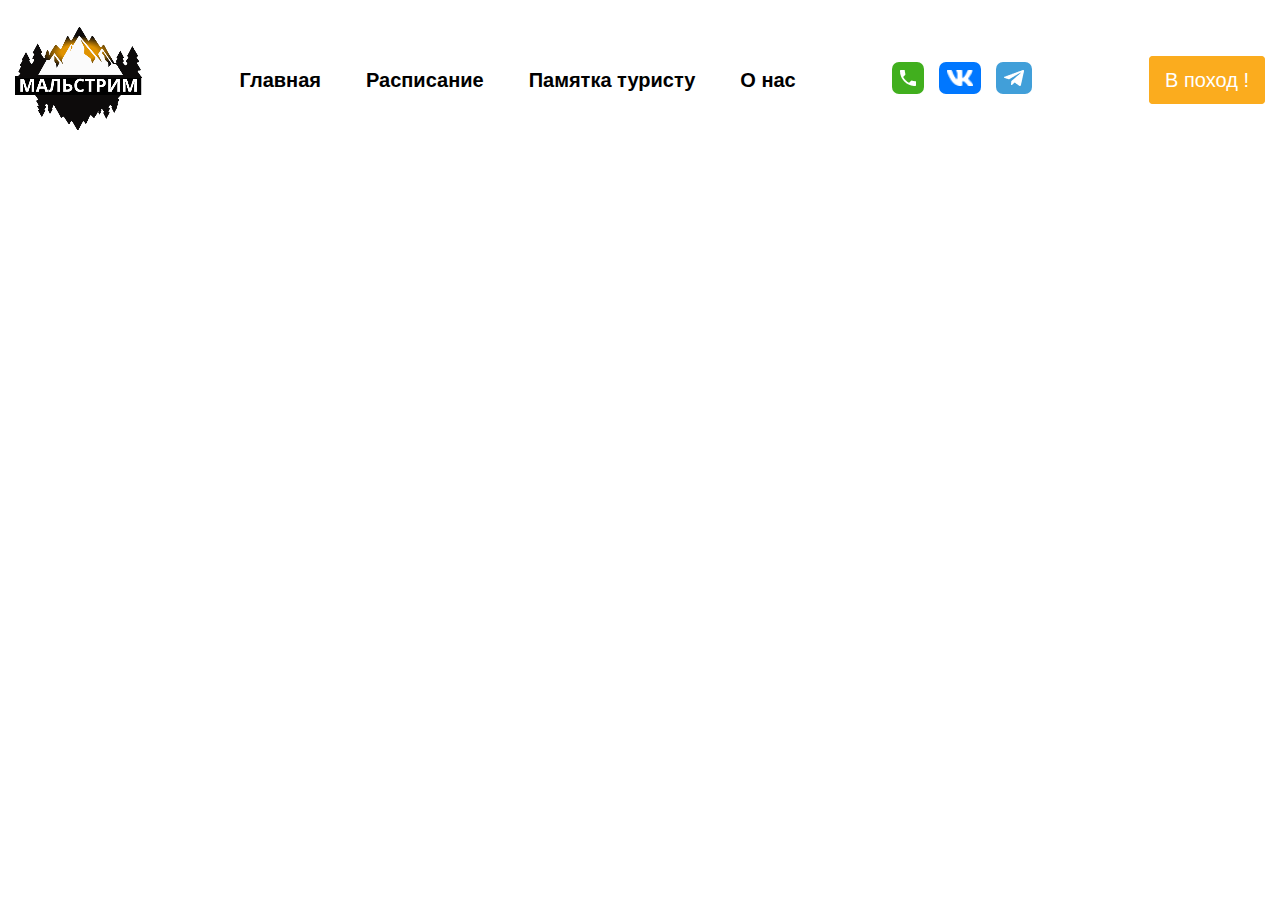
==== about.html @ 2e8ce88b "header" ====
<!DOCTYPE html>
<html lang="en">
  <head>
    <meta charset="UTF-8" />
    <meta http-equiv="X-UA-Compatible" content="IE=edge" />
    <meta name="viewport" content="width=device-width, initial-scale=1.0" />
    <title>МАЛЬСТРИМ</title>
    <script defer src="main.js"></script>
    <link rel="stylesheet" href="main.css" />
    <link rel="stylesheet" href="about.css" />
    <link
      href="https://fonts.cdnfonts.com/css/euclid-circular-a"
      rel="stylesheet"
    />
    <link
      href="https://fonts.cdnfonts.com/css/helveticaneuecyr-2"
      rel="stylesheet"
    />
  </head>
  <body>
    <header class="header_about">
      <div class="container">
        <div class="header_burger">
          <div class="burger">
            <span></span>
          </div>
        </div>
        <div class="header_block">
          <a href="index.html"><img src="img/logo.png" alt="logo" /></a>
          <nav class="nav">
            <ul>
              <li><a href="index.html">Главная</a></li>
              <li><a href="schedule.html">Расписание</a></li>
              <li><a href="reminder.html">Памятка туристу</a></li>
              <li><a href="about.html">О нас</a></li>
            </ul>
          </nav>
          <div class="menu">
            <img
              class="menu_img"
              src="img/+.png"
              onclick="menu_img_close()"
              alt=""
            />
            <ul>
              <li class="menu_link"><a href="index.html">Главная</a></li>
              <li class="menu_link"><a href="schedule.html">Расписание</a></li>
              <li class="menu_link">
                <a href="reminder.html">Памятка туристу</a>
              </li>
              <li class="menu_link"><a href="about.html">О нас</a></li>
            </ul>
            <button class="menu_btn" type="submit" onclick="show()">
              Заявка
            </button>
            <div class="menu_tel">
              <img src="img/tube  white.png" alt="telephone" />
              <p>+7(978) 798-58-72</p>
            </div>
            <div class="menu_tel">
              <img src="img/tube  white.png" alt="telephone" />
              <p>+7(978) 798-58-72</p>
            </div>
            <div class="menu_icon">
              <img src="img/VK1.png" alt="vk" />
              <img src="img/TЛ.png" alt="telegram" />
            </div>
          </div>
          <div class="header_icon">
            <a href=""
              ><img
                class="header_icon_telephone"
                src="img/tube  white.png"
                alt="telephone"
            /></a>
            <a href=""
              ><img class="header_icon_vk" src="img/VK white.png" alt="vk"
            /></a>
            <a href=""
              ><img
                class="header_icon_telegram"
                src="img/Telegramwhite.png"
                alt="telegram"
            /></a>
          </div>
          <div class="header_link">
            <a href="#" onclick="show()">В поход !</a>
          </div>
        </div>
        <div class="modal_form_active modal_close">
          <div class="modal_window_window">
          <div class="modal_window">
            <div class="modal_img_1" >
              <img src="img/модальное окно.png" alt="">
              <div class="modal_form_p">
                <p>Отдыхай правильно</p>
              </div>
            </div>
            <div class="modal_img_2">
              <img src="img/+.png" onclick="show()"alt="">
            </div>
          <div class="modal_form">
            <form action="">
              <p class="modal_form_text">Отправьте заявку и мы перезвоним Вам в ближайшее время и поможем подобрать поход</p>
              <div class="modal_application">
                <img src="img/туристМод.png" alt="турист">
                <div class="modal_application_label">
                <p><label for="">Ваше имя:</label></p>
                <input class="modal_application_input" type="text" name="name">
              </div>
              </div>
              <div class="modal_application">
                <img src="img/телефон.png" alt="телефон">
                <div class="modal_application_label">
                <p><label for="">Телефон:</label></p>
                <input class="modal_application_input" type="text" name="name">
              </div>
              </div>
              <div class="modal_application_checkbox">
              <input type="checkbox" class="modal_application_input_checkbox">
              <p> Я согласен с <span>условиями передачи информации</span></p>
            </div>
              <button class="modal_form_btn" type="submit">Отправить</button>
            </form>
          </div>
        </div>
        </div>
    </div>
      </div>
    </header>
  </body>
</html>
---- main.css ----
* {
    margin: 0;
    padding: 0;
    box-sizing: border-box;
}

.container {
    max-width: 1290px;
    margin: 0 auto;
    padding: 0 15px;
}
body {
    font-family: "Euclid Circular A", sans-serif;
}
h2 {
    text-align: center;
    font-size: 48px;
    line-height: 61px;
    font-weight: 700;
    color: #000000;
    padding-top: 100px;
}

.header_schedule,
.header_reminder,
.header_about {
    padding-top: 25px;
}
.header {
    position: relative;
    width: 100%;
    background-image: url("img/Фон.png");
    background-repeat: no-repeat;
    background-size: cover;
    background-position: center;
    padding-top: 25px;
    padding-bottom: 200px;
}
svg{
    position: absolute;
    bottom: 0;
}
.header_block {
    display: flex;
    flex-wrap: wrap;
    align-items: center;
}

.nav {
    margin-left: 212px;
    margin-right: 83px;
}
.nav ul {
    display: flex;
    flex-wrap: wrap;
    gap: 45px;
}
.nav a {
    text-decoration: none;
    font-size: 20px;
    line-height: 25px;
    font-weight: 700;
    color: #ffffff;
}
.nav a:hover {
    color: #132c33;
}
.nav a:active {
    color: #132c33;
}
.nav li {
    list-style: none;
}
.menu > img {
    padding-top: 40px;
    padding-bottom: 54px;
}
.menu {
    text-align: end;
    width: 80%;
    height: auto;
    background-color: rgba(19, 44, 51, 1);
    opacity: 1;
    padding-top: 50px;
    padding-right: 30px;
    position: fixed;
    right: -3000px;
    transition: 1s;
    z-index: 5;
}

.menu li {
    text-align: end;
    list-style: none;
    text-decoration: none;
    margin-bottom: 30px;
}
.menu_btn {
    font-size: 20px;
    line-height: 25px;
    font-weight: 500;
    color: #ffffff;
    border: 1px solid #fbac1e;
    background-color: #fbac1e;
    padding: 11px 30px 11px 30px;
    border-radius: 7px;
    margin-top: 50px;
    margin-bottom: 91px;
}
.menu_btn:hover {
    background-color: #ffca3c;
}
.menu_btn:active {
    background-color: #e79814;
}
.menu_link > a {
    text-decoration: none;
    font-size: 20px;
    line-height: 25px;
    font-weight: 500;
    color: #ffffff;
}
.menu.animate {
    top: 0px;
    right: 0;
}
.menu_tel {
    display: flex;
    justify-content: end;
    align-items: center;
    margin-bottom: 15px;
}
.menu_tel > img {
    margin-right: 15px;
    color: #ffffff;
}
.menu_tel > p {
    font-size: 18px;
    line-height: 21px;
    font-weight: 300;
    color: #ffffff;
}
.menu_icon > img {
    margin-left: 23px;
    margin-bottom: 85px;
    padding: 8px;
    background-color: #ffffff;
    border-radius: 7px;
}

.header_icon {
    display: flex;
    gap: 15px;
}
.header_icon_telephone,
.header_icon_telegram,
.header_icon_vk {
    padding: 8px;
    background-color: #ffffff;
    border-radius: 7px;
    height: 32px;
}
.header_icon_telegram:hover,
.header_icon_vk:hover {
    background-color: #ffca3c;
}
.header_icon_telephone:active,
.header_icon_telegram:active,
.header_icon_vk:active {
    background-color: #e79814;
}
.header_link > a {
    text-decoration: none;
    font-size: 20px;
    line-height: 25px;
    font-weight: 500;
    color: #ffffff;
    padding: 12px 15px;
    border: 1px solid #fbac1e;
    background-color: #fbac1e;
    border-radius: 4px;
    margin-left: 21px;
}
.header_link > a:hover {
    background-color: #ffca3c;
    border: 1px solid #ffca3c;
}
.header_link > a:active {
    background-color: #e79814;
    border: 1px solid #e79814;
}
.header_info_box {
    width: 100%;
    display: flex;
}
.header_box_title h1 {
    text-align: center;
    font-size: 62px;
    line-height: 78px;
    font-weight: 700;
    color: #ffffff;
}
.header_box {
    /* display: flex; */
    width: 45%;
    padding-top: 220px;
    padding-bottom: 45px;
}
.header_block_description {
    display: flex;
}
.header_block_img {
    width: 174px;
    gap: 15px;
    text-align: center;
}
.header_block_description p {
    color: #ffffff;
    font-size: 20px;
    line-height: 25px;
    font-weight: 500;
}
.header_box_link a {
    text-decoration: none;
    font-size: 20px;
    line-height: 25px;
    font-weight: 500;
    color: #ffffff;
    border: 4px solid #fbac1e;
    border-radius: 7px;
    padding: 10px 14px;
}
.header_box_link a:hover {
    border: 4px solid #ffca3c;
}
.header_box_link a:active {
    border: 4px solid #e79814;
}
.header_box_link {
    display: flex;
    align-items: center;
    padding-top: 51px;
    justify-content: center;
}

/* Модальное  */

.modal_close{
    display: none;
}
.modal_form_active::before{
    content: "";
    background-color: rgba(0,0,0,0.6);
    position: fixed;
	left: 0;
	top: 0;
	width: 100%;
	height: 100%;
    z-index: 5;
}
.modal_window{
    position: relative;
    text-align: end;
    z-index: 6;
}
.modal_img_1{
    position: absolute;
    width: 100%;
}
.modal_img_2{
    position: absolute;
    right: 35px;
    top: 50px;
}
.modal_form_p{
    position: absolute;
    font-size: 28px;
    line-height: 35px;
    font-weight: 400;
    color: #ffffff;
    bottom: 117px;
    right: 80px;
    padding-bottom: 14px;
    border-bottom: 2px solid #ffffff;
    width: 440px;
}
.modal_form{
    position: absolute;
    max-width: 510px;
    padding: 14px 14px 40px 50px;
    margin-top: 90px;
    background-color: #ffffff;
    border-radius: 15px;
    text-align: start;
}
.modal_form_p{
    font-size: 28px;
    line-height: 35px;
    font-weight: 400;
    color: #ffffff;
    bottom: 117px;
    right: 80px;
    padding-bottom: 14px;
    border-bottom: 2px solid #ffffff;
    width: 440px;
}
.modal_form_application {
    font-size: 18px;
    line-height: 23px;
    font-weight: 300;
    color: #000000;
    padding-bottom: 25px;
}
.modal_application {
    display: flex;
    align-items: end;
    font-size: 20px;
    line-height: 22px;
    font-weight: 500;
    color: #000000;
    padding-top: 15px;
}
.modal_application img{
    height: 36px;
    margin-right: 20px;
}
.modal_application_label p{
    padding-left: 30px;
}
.modal_application_input {
    border: none;
    border-bottom: 1px solid #000000;
    background: none;
    max-width: 300px;
    font-size: 20px;
}
.modal_application_checkbox{
    display: flex;
    margin-top: 26px;
}
.modal_application_input_checkbox{
    margin-right: 10px;
    width: 20px;
    height: 20px;
}
.modal_application_checkbox>p{
    font-size: 16px;
    line-height: 20px;
    font-weight: 300;
    color: rgba(170, 170, 170, 1);
}
.modal_application_checkbox>p>span{
    color: rgba(251, 172, 30, 1);
}
.modal_form_btn {
    font-size: 20px;
    line-height: 25px;
    font-weight: 500;
    color: #ffffff;
    padding: 11px 42px 11px 42px;
    border: none;
    background-color: #fbac1e;
    border-radius: 7px;
    display: block;
    margin: 30px auto 0;
}


/* hiking */
.swiper-slide img{
    display: none;
}
.hiking_advantages {
    background-image: url(img/sect-benefits.jpg);
    background-repeat: no-repeat;
    background-size: cover;
}
.hiking_block {
    width: 100%;
    display: flex;
    flex-wrap: wrap;
    justify-content: space-between;
    align-items: center;
    padding-top: 40px;
    padding-bottom: 111px;
}
.hiking_img {
    text-align: center;
}
.hiking_img:last-child {
    padding-right: 0;
    border: 0;
}
.hiking_point {
    width: 20px;
    height: 20px;
    border: 1px solid #fbac1e;
    background-color: #fbac1e;
    border-radius: 50%;
    align-items: center;
}
.hiking_img > img {
    padding-bottom: 20px;
}

/* advantages */

.advantages_block {
    display: flex;
    justify-content: center;
    padding-top: 45px;
    padding-bottom: 128px;
    gap: 48px;
}
.advantages_img {
    max-width: 170px;
    text-align: center;
}
.advantages_img_none{
    max-width: 170px;
    text-align: center;
}






@media (max-width: 1300px) {

    .header_block{
        justify-content: space-between;
    }
    .nav{
        margin: 0;
    }
    .hiking_block {
        justify-content: center;
    }
    .header_block_description{
        justify-content: center;
        padding-top: 51px;
        padding-bottom: 56px;
    }
    .header_box{
        width: 60%;
        display: block;
        padding-top: 96px;
    }
    .header_box_link{
        justify-content: center;
    }
    .advantages_block{
        flex-wrap: wrap;
    }
    .hiking_block{
        width: 80%;
        margin: 0 auto;
        gap: 30px;
    }
    .hiking_point{
        display: none;
    }
    .modal_img_1 img{
        width: 850px;
        height: 560px;
    }
    .modal_form{
        margin-top: 90px;
    }
}
@media (max-width: 1100px){
    .header_icon {
        display: none;
    }
    .nav,
    .header_link {
        display: none;
    }
    .header_burger{
        display: flex;
        justify-content: end;
    }
    .menu{
        width: 50%;
    }
    .burger {
        top: 72px;
        right: 20px;
        position: relative;
        width: 35px;
        height: 35px;
    }
    .burger span,
    .burger span:before,
    .burger span:after {
        position: absolute;
        width: 100%;
        height: 3px;
        background: #ffffff;
        transition: 0.5s;
    }
    .burger span:before {
        content: "";
        top: -10px;
    }
    .burger span {
        top: 15px;
        right: 1px;
    }
    .burger span:after {
        content: "";
        bottom: -10px;
    }
}
@media (max-width: 855px) {
    .header_box {
        width: 100%;
        display: block;
    }
    .header_block_description {
        width: 100%;
        justify-content: center;
        padding-bottom: 30px;
    }
    .header_block_description p {
        font-size: 16px;
        line-height: 20px;
        font-weight: 500;
    }
    .header_box_link {
        margin: 0;
        justify-content: center;
    }
    .hiking_point {
        display: none;
    }
    .hiking_block {
        gap: 15px;
        padding-bottom: 0;
    }
    .hiking_img p {
        padding-bottom: 15px;
    }
    .header_box {
        padding-top: 50px;
    }

    .modal_img_1 img, .modal_form_p{
        display: none;
    }
    .modal_form{
        position: sticky;
        margin: 0 auto;
    }
    .modal_img_2{
        position: static;
        text-align: end;
        margin-right: 150px;
        margin-bottom: 14px;
    }

    /* .burger span.active:before {
        content: "";
        top: 0px;
        transform: rotate(45deg);
    }
    .burger span.active:after {
        content: "";
        bottom: 0;
        transform: rotate(-45deg);
    } */
    /* .burger span.active {
        background: rgba(255, 255, 255, 0);
    } */
}
@media (max-width: 695px){
    .hiking_block{
        display: none;
    }
    .swiper {
      width: 80%;
      height: 80%;
    }
    .swiper-slide {
      text-align: center;
      font-size: 18px;
      background: rgb(255 255 255 / 0%);
      display: flex;
      justify-content: center;
      align-items: center;
    }
    .swiper-slide img {
      display: block;
      width: 100%;
      height: 100%;
      object-fit: cover;
      gap: 50px;
      padding-top: 33px;
    }
    .advantages_img_none{
        display: none;
    }
    .advantages_block{
        gap: 0;
    }
    .advantages_img {
        max-width: 140px;
        text-align: center;
        padding-bottom: 20px;
    }
}

@media (max-width: 380px) {
    .menu{
        width: 80%;
    }
    h2 {
        font-size: 28px;
        padding-top: 41px;
    }
    .header_box_title>h1{
        text-align: start;
        background-color: none;
    }
    .modal_form{
        width: 330px;
    }
    .modal_img_2{
        margin-right: 35px;
    }
    .modal_application_input{
        width: 220px;
    }
}
---- about.css ----
*{
    margin: 0;
    padding: 0;
    box-sizing: border-box;
}

.container{
    max-width: 1290px;
    margin: 0 auto;
    padding: 0 15px;
}
body{
    font-family: 'Euclid Circular A', sans-serif;
}
h2{
    text-align: center;
    font-size: 48px;
    line-height: 61px;
    font-weight: 700;
    color: #000000;
    padding-top: 100px;
}

.nav a{
    color: #000000;
}
.header_icon_telephone{
    background-color: #41AF1E;
    color: #ffffff;
}
.header_icon_vk{
    background-color: #0077FF;
}
.header_icon_telegram{
    background-color: #419FD9;
}
.header_icon_vk:hover, .header_icon_telegram:hover{
    background-color: #132C33;
}
.header_icon_vk:active, .header_icon_telegram:active{
    background-color: #E79814;
}





@media (max-width: 1100px){
    .burger span,
    .burger span:before,
    .burger span:after{
        background-color: #FBAC1E;
    }
}
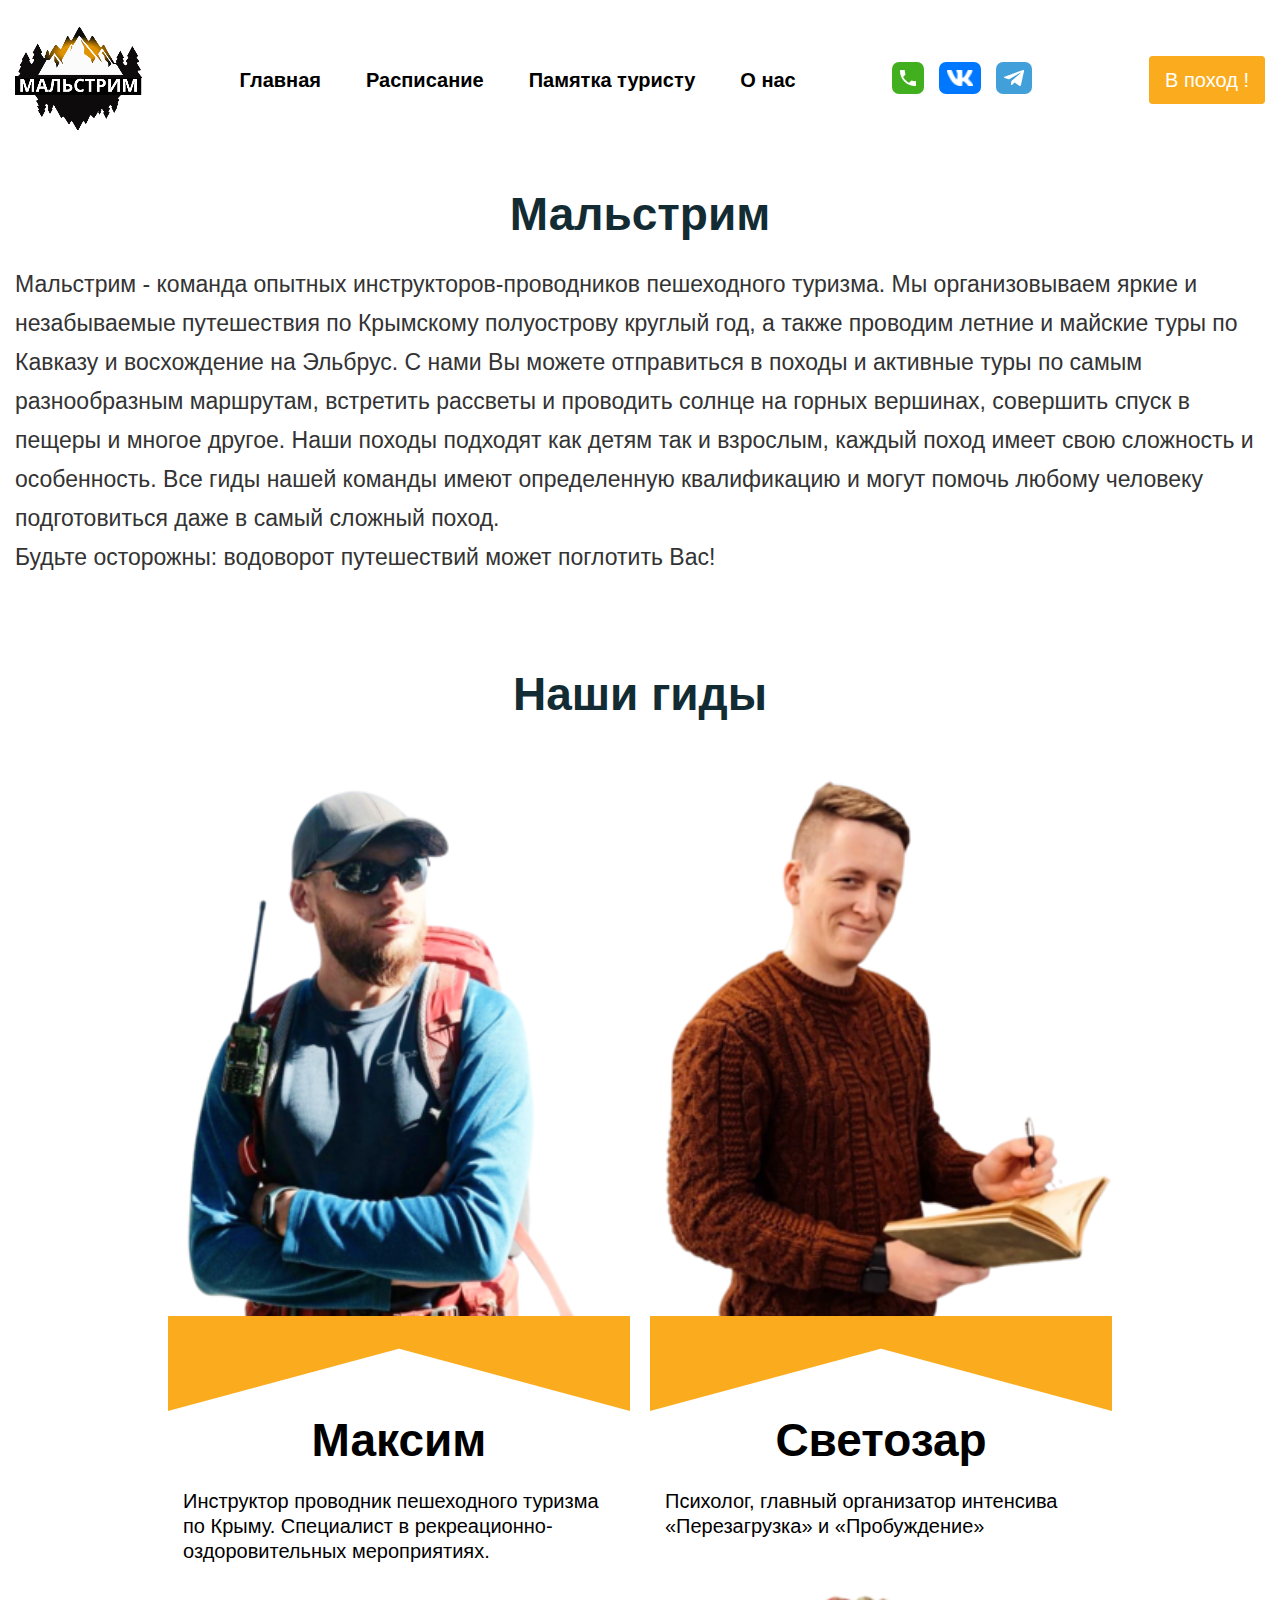
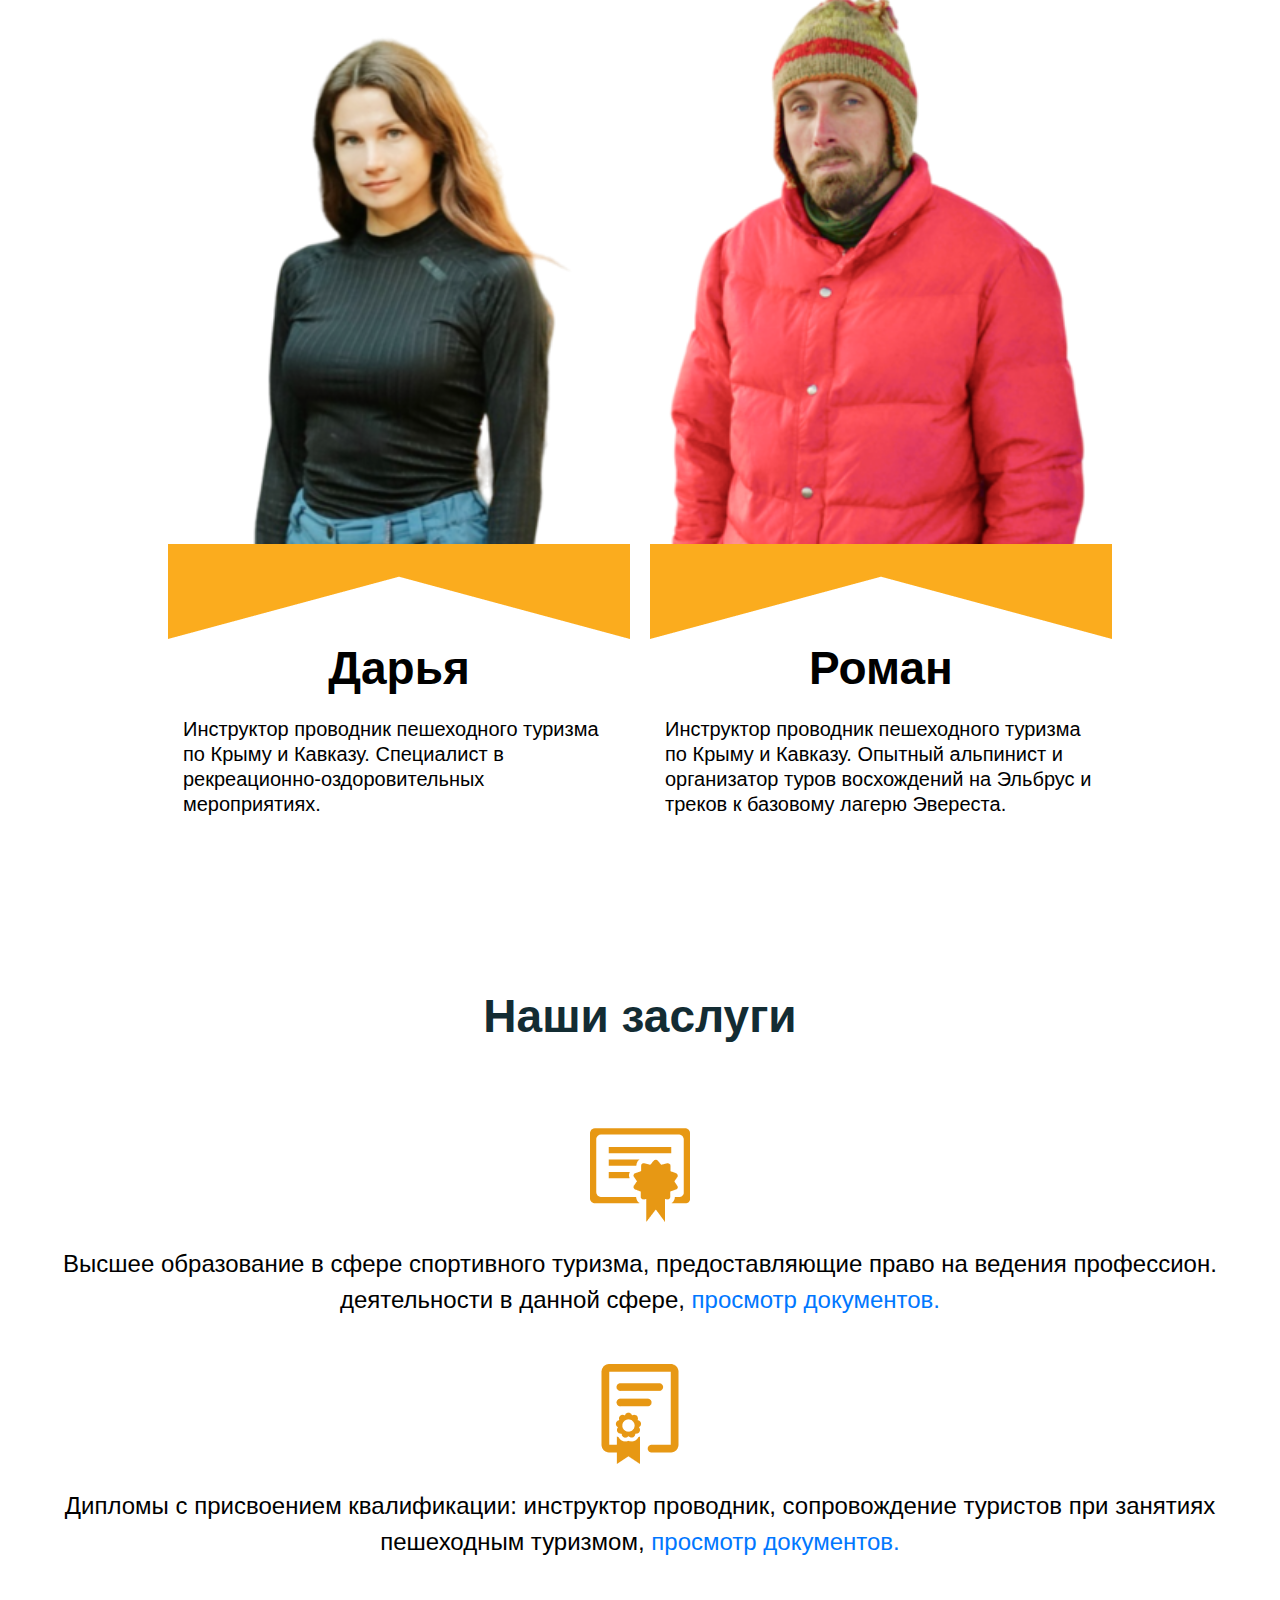
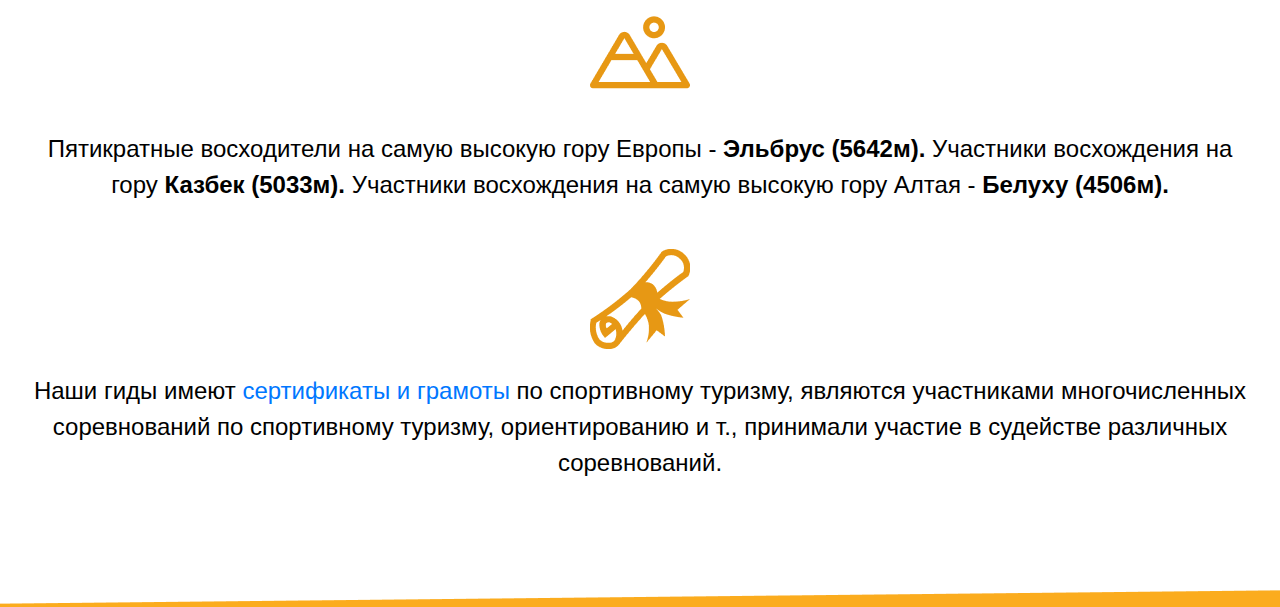
==== commit 0c42dc5d: "Изменения на 17.03" ====
--- a/about.html
+++ b/about.html
@@ -128,5 +128,121 @@
     </div>
       </div>
     </header>
+
+    <!-- О нас  -->
+     <!-- Контакты Мальстрим -->
+  <section class="about">
+    <div class="container">
+      <div class="about_content">
+        <div class="about_sidebar">
+          <div class="about_sidebar_title">Контакты</div>
+          <div class="about_sidebar_phones">
+            <div class="about_sidebar_phones_1">
+            <img class="about_sidebar_phones_img" src="img/tel.png" alt="иконка телефон">
+            <p class="about_sidebar_phones_tel">+7(978) 798-58-72</p>
+            </div>
+            <div class="about_sidebar_phones_1">
+                <img class="about_sidebar_phones_img" src="img/tel.png" alt="иконка телефон">
+                <p class="about_sidebar_phones_tel">+7(978) 529-35-87</p>
+                </div>
+        </div>
+        <div class="about_sidebar_icon">
+          <a href=""><img class="about_sidebar_icon_vk" src="img/VK white.png" alt="иконка vk"></a>
+          <a href="" class="about_sidebar_icon_link">vk.com/malstrim</a>
+        </div>
+        <div class="about_sidebar_icon">
+          <a href=""><img class="about_sidebar_icon_tl" src="img/Telegramwhite.png" alt="иконка телеграмм"></a>
+          <a href="" class="about_sidebar_icon_link">t.me/malstrim</a>
+        </div>
+        <div class="about_sidebar_text">День рождение Мальстрим</div>
+        <div class="about_sidebar_subtitle">01 апреля 2019 год</div>
+        </div>
+        <div class="about_text">
+          <div class="about_text_title">Мальстрим</div>
+          <div class="about_text_desc">Мальстрим - команда опытных инструкторов-проводников пешеходного туризма. Мы организовываем яркие и незабываемые путешествия по Крымскому полуострову круглый год, а также проводим летние и майские туры по Кавказу и восхождение на Эльбрус. С нами Вы можете отправиться в походы и активные туры по самым разнообразным маршрутам, встретить рассветы и проводить солнце на горных вершинах, совершить спуск в пещеры и многое другое. Наши походы подходят как детям так и взрослым, каждый поход имеет свою сложность и особенность. Все гиды нашей команды имеют определенную квалификацию и могут помочь любому человеку подготовиться даже в самый сложный поход.</div>
+          <p class="about_text_desc_p"> Будьте осторожны: водоворот путешествий может поглотить Вас!</p>
+          <img class="about_text_img" src="img/Фото 1 о нас.png.png" alt="">
+      </div>
+    </div>
+  </div>
+  </section>
+
+  <!-- Наши гиды -->
+  <section class="guides">
+    <div class="container">
+      <div class="guides_title">Наши гиды</div>
+      <div class="guides_block">
+        <div class="guides_block_top">
+          <div class="guides_instructor">
+            <img class="guides_instructor_img" src="img/Максим.png" alt="Инструктор Максим">
+            <img class="guides_instructor_fon" src="img/Фон 4.png" alt="Фон">
+            <div class="guides_instructor_name">Максим</div>
+            <div class="guides_instructor_desc">Инструктор проводник пешеходного туризма по Крыму. Специалист в рекреационно-оздоровительных мероприятиях.</div>
+          </div>
+          <div class="guides_instructor">
+            <img class="guides_instructor_img" src="img/Светозар.png" alt="Инструктор Светозар">
+            <img class="guides_instructor_fon" src="img/Фон 4.png" alt="Фон">
+            <div class="guides_instructor_name">Светозар</div>
+            <div class="guides_instructor_desc">Психолог, главный организатор интенсива «Перезагрузка» и «Пробуждение»</div>
+          </div>
+        </div>
+
+        <div class="guides_block_bottom">
+          <div class="guides_instructor">
+            <img class="guides_instructor_img" src="img/Дарья.png" alt="Инструктор Дарья">
+            <img class="guides_instructor_fon" src="img/Фон 4.png" alt="Фон">
+            <div class="guides_instructor_name">Дарья</div>
+            <div class="guides_instructor_desc">Инструктор проводник пешеходного туризма по Крыму и Кавказу. Специалист в рекреационно-оздоровительных мероприятиях.</div>
+          </div>
+          <div class="guides_instructor">
+            <img class="guides_instructor_img" src="img/Роман.png" alt="Инструктор Роман">
+            <img class="guides_instructor_fon" src="img/Фон 4.png" alt="Фон">
+            <div class="guides_instructor_name">Роман</div>
+            <div class="guides_instructor_desc">Инструктор проводник пешеходного туризма по Крыму и Кавказу. Опытный альпинист и организатор туров восхождений на Эльбрус и треков к базовому лагерю Эвереста.</div>
+          </div>
+        </div>
+      </div>
+    </div>
+  </section>
+  <div class="guides_svg_1"></div>
+  <div class="guides_svg_2"></div>
+  <div class="guides_fon"></div>
+  <div class="guides_svg_5"></div>
+
+  <!-- Наши заслуги -->
+<section class="merits">
+  <div class="container">
+    <div class="merits_title">Наши заслуги</div>
+    <div class="merits_block">
+      <div class="merits_aside_top">
+        <div class="merits_aside_wrap">
+          <img src="img/иконка 1.png" alt="иконка диплом">
+          <div class="merits_aside_wrap_text">Высшее образование в сфере спортивного туризма, предоставляющие право на ведения профессион. деятельности в данной сфере,<a href=""> просмотр документов.</a></div>
+        </div>
+        <div class="merits_aside_wrap">
+          <img src="img/иконка 2.png" alt="иконка диплом">
+          <div class="merits_aside_wrap_text">Дипломы с присвоением квалификации: инструктор проводник, сопровождение туристов при занятиях пешеходным туризмом,<a href=""> просмотр документов.</a></div>
+        </div>
+      </div>
+      <div class="merits_aside_bottom">
+        <div class="merits_aside_wrap">
+          <img class="merits_aside_wrap_icon_black" src="img/иконка 3.png" alt="иконка диплом">
+          <div class="merits_aside_wrap_text_black">Пятикратные восходители на самую высокую гору Европы - <span> Эльбрус (5642м).</span>
+            Участники восхождения на гору <span>Казбек (5033м).</span>  Участники восхождения на самую высокую гору Алтая - <span> Белуху (4506м).</span></div>
+        </div>
+        <div class="merits_aside_wrap">
+          <img src="img/иконка 4.png" alt="иконка диплом">
+          <div class="merits_aside_wrap_text">Наши гиды имеют <a href=""> сертификаты и грамоты</a> по спортивному туризму, являются участниками многочисленных  соревнований по спортивному туризму, ориентированию и т., принимали участие в судействе различных соревнований.</div>
+        </div>
+      </div>
+    </div>
+  </div>
+</section>
+
+<div class="guides_svg_6"></div>
+    <!-- ---------------  -->
+
+    <!-- footer  -->
+    <!-- ------------------  -->
   </body>
 </html>
--- a/main.css
+++ b/main.css
@@ -20,6 +20,8 @@
     color: #000000;
     padding-top: 100px;
 }
+
+/* Header */
 
 .header_schedule,
 .header_reminder,
@@ -366,7 +368,7 @@
 }
 
 
-/* hiking */
+/* Наши походы */
 .swiper-slide img{
     display: none;
 }
@@ -402,8 +404,9 @@
 .hiking_img > img {
     padding-bottom: 20px;
 }
-
-/* advantages */
+/* ----------  */
+
+/* Наши преимущества */
 
 .advantages_block {
     display: flex;
@@ -420,6 +423,217 @@
     max-width: 170px;
     text-align: center;
 }
+/* ------------------  */
+
+/* Крым */
+     /* -----------------   */
+
+ /* Индивидуальные туры  */
+ .Individual_tours {
+    display: flex;
+    width: 100%;
+    padding-top: 100px;
+    padding-bottom: 100px;
+    padding-left: 15px;
+    padding-right: 15px;
+}
+.Individual_tours_img_top {
+    display: flex;
+    margin-bottom: 17px;
+}
+.Individual_tours_img_top img {
+    margin-right: 20px;
+}
+.Individual_tours_img_top img:last-child {
+    margin: 0;
+}
+.Individual_tours_content {
+    margin-left: 30px;
+}
+.Individual_tours_title {
+    font-size: 46px;
+    line-height: 58px;
+    font-weight: 700;
+    color: #132c33;
+    margin-bottom: 20px;
+}
+.Individual_tours_desc {
+    font-family: 'HelveticaNeueCyr', sans-serif;
+    font-size: 22px;
+    line-height: 33px;
+    font-weight: 300;
+    color: #132c33;
+    text-align: justify;
+    margin-bottom: 22px;
+}
+.Individual_tours_text_img {
+    text-align: center;
+    margin-bottom: 22px;
+}
+.Individual_tours_text_bottom {
+    font-family: 'HelveticaNeueCyr', sans-serif;
+    font-size: 21px;
+    line-height: 33px;
+    font-weight: 300;
+    color: #132c33;
+    margin-bottom: 20px;
+}
+.Individual_tours_contacts {
+    display: flex;
+    align-items: center;
+}
+.Individual_tours_icon {
+    padding: 0 20px 0 20px;
+    background-color: #132c33;
+    display: flex;
+    border-radius: 15px;
+}
+.Individual_tours_icon_vk {
+    padding: 9px 5px 9px 5px;
+    background-color: #ffffff;
+    border: none;
+    border-radius: 10px;
+    margin: 20px 20px 20px 0;
+}
+.Individual_tours_icon_tl {
+    padding: 9px;
+    background-color: #ffffff;
+    border: none;
+    border-radius: 10px;
+    margin: 20px 20px 20px 0;
+}
+.Individual_tours_icon_vk:hover,
+.Individual_tours_icon_tl:hover {
+    background-color: #ffca3c;
+}
+.Individual_tours_icon_vk:active,
+.Individual_tours_icon_tl:active {
+    background-color: #e79814;
+}
+.Individual_tours_icon_button {
+    font-size: 20px;
+    line-height: 25px;
+    font-weight: 500;
+    color: #ffffff;
+    padding: 11px 30px 11px 30px;
+    border-radius: 7px;
+    background-color: #fbac1e;
+    border: none;
+    margin: 12px 0 12px 0;
+    cursor: pointer;
+}
+.Individual_tours_icon_button:hover {
+    background-color: #ffca3c;
+}
+.Individual_tours_icon_button:active {
+    background-color: #e79814;
+}
+.Individual_tours_phones {
+    margin-left: 30px;
+}
+.Individual_tours_phones_1 {
+    display: flex;
+    margin-bottom: 15px;
+}
+.Individual_tours_phones_1 img{
+    width: 18px;
+    height: 18px;
+}
+.Individual_tours_phones_1:last-child {
+    margin: 0;
+}
+.Individual_tours_phones_1 p {
+    font-size: 18px;
+    line-height: 21px;
+    font-weight: 300;
+    color: #000000;
+    margin-left: 13px;
+}
+     /* -----------------------------------  --> */
+
+ /* Кавказ   */
+     /* ---------------------------------------   */
+
+ /* Наши лучшие фотографии  */
+ .photo_title {
+    text-align: center;
+    font-size: 46px;
+    line-height: 58px;
+    font-weight: 700;
+    color: #132c33;
+    margin-bottom: 43px;
+}
+.photo_img_block {
+    display: flex;
+    gap: 30px;
+    margin-bottom: 30px;
+    padding-left: 15px;
+    padding-right: 15px;
+}
+.photo_img {
+    position: relative;
+}
+.photo_img_wrap {
+    width: 100%;
+    height: auto;
+    max-width: 630px;
+}
+.photo_img_inner {
+    position: absolute;
+    bottom: 20px;
+    right: -10px;
+    width: 60%;
+    height: auto;
+    max-width: 300px;
+}
+.swiper-slide_img {
+    display: none;
+}
+.photo_subtitle {
+    display: flex;
+    flex-wrap: wrap;
+    justify-content: center;
+    font-size: 20px;
+    line-height: 25px;
+    font-weight: 500;
+    margin-bottom: 113px;
+}
+.photo_subtitle a {
+    text-decoration: none;
+    color: rgba(0, 0, 0, 1);
+}
+.photo_subtitle span {
+    color: rgba(0, 99, 177, 1);
+}
+.photo_subtitle img {
+    margin-left: 15px;
+}
+.photo_subtitle_link {
+    font-size: 20px;
+    line-height: 25px;
+    font-weight: 400;
+    color: #000000;
+    display: none;
+}
+.photo_subtitle_link_vk {
+    background-color: #0077ff;
+    padding: 9px 5px 9px 5px;
+    border: none;
+    border-radius: 10px;
+}
+.photo_subtitle_link_vk:hover {
+    background-color: #132c33;
+}
+.photo_subtitle_link_vk:active {
+    background-color: #e79814;
+}
+     /* -------------------------------------   */
+
+ /* Отзывы   */
+     /* --------------------------------------   */
+
+ /* footer   */
+     /* ------------------------------  */
 
 
 
@@ -467,6 +681,27 @@
     }
     .modal_form{
         margin-top: 90px;
+    }
+    .Individual_tours {
+        display: block;
+        max-width: 657px;
+        margin: 0 auto;
+    }
+    .Individual_tours_img_block {
+        width: 100%;
+        text-align: center;
+        margin-bottom: 30px;
+    }
+    .Individual_tours_content {
+        margin: 0;
+    }
+    .Individual_tours_img_bottom {
+        justify-content: center;
+    }
+    .photo_img_block {
+        padding-left: 30px;
+        padding-right: 30px;
+        gap: 20px;
     }
 }
 @media (max-width: 1100px){
@@ -559,6 +794,15 @@
         margin-right: 150px;
         margin-bottom: 14px;
     }
+    .photo_subtitle a {
+        width: 80%;
+        text-align: center;
+        justify-content: center;
+        margin-bottom: 15px;
+    }
+    .photo_img_inner {
+        right: -7px;
+    }
 
     /* .burger span.active:before {
         content: "";
@@ -590,10 +834,10 @@
       justify-content: center;
       align-items: center;
     }
-    .swiper-slide img {
+    .hiking_slider img {
       display: block;
       width: 100%;
-      height: 100%;
+      /* height: 100%; */
       object-fit: cover;
       gap: 50px;
       padding-top: 33px;
@@ -609,6 +853,79 @@
         text-align: center;
         padding-bottom: 20px;
     }
+    .Individual_tours_img_block {
+        display: none;
+    }
+    .Individual_tours_title {
+        font-size: 28px;
+        line-height: 35px;
+        font-weight: 600;
+    }
+    .Individual_tours_contacts {
+        display: block;
+    }
+    .Individual_tours_icon {
+        margin-bottom: 15px;
+        width: 282px;
+    }
+    .Individual_tours_phones {
+        margin: 0;
+    }
+    .photo_img_block {
+        margin-bottom: 5px;
+    }
+    .photo_img {
+        display: none;
+    }
+    .photo_img_gallery_clide img {
+        display: block;
+    }
+    .photo_img_wrap_gallery {
+        position: relative;
+        width: 85%;
+        margin: 0 auto;
+    }
+    .photo_img_inner_gallery {
+        position: absolute;
+        bottom: 20px;
+        right: 30px;
+        width: 60%;
+        height: auto;
+        max-width: 300px;
+    }
+    .photo_subtitle {
+        margin-top: 50px;
+    }
+}
+
+
+@media (max-width: 550px) {
+    .photo_img_inner_gallery {
+        right: 25px;
+    }
+}
+
+
+@media (max-width: 480px) {
+    .photo_subtitle {
+        font-size: 18px;
+    }
+    .photo_subtitle a {
+        width: 100%;
+    }
+    .photo_subtitle_link {
+        display: block;
+    }
+    .photo_img_inner_gallery {
+        right: 21px;
+    }
+}
+
+
+@media (max-width: 400px) {
+    .photo_img_inner_gallery {
+        right: 17px;
+    }
 }
 
 @media (max-width: 380px) {
--- a/about.css
+++ b/about.css
@@ -41,9 +41,364 @@
     background-color: #E79814;
 }
 
-
-
-
+/* О нас  */
+/* контакты */
+
+.about_content{
+    padding-top: 50px;
+    display: flex;
+}
+.about_sidebar{
+    width: 100%;
+    max-width: 232px;
+}
+.about_sidebar_title{
+    font-size: 46px;
+    line-height: 58px;
+    font-weight: 700;
+    color: #132C33;
+    text-align: center;
+    margin-bottom: 31px;
+}
+.about_sidebar_phones_1{
+    display: flex;
+    margin-bottom: 18px;
+}
+.about_sidebar_phones_1:last-child{
+    margin-bottom: 22px;
+}
+.about_sidebar_phones_img{
+    width: 18px;
+    height: 18px;
+    margin-right: 31px;
+}
+.about_sidebar_icon{
+    display: flex;
+}
+.about_sidebar_icon_vk{
+    padding: 9px 5px 9px 5px;
+    background-color: #0077FF;
+    border: none;
+    border-radius: 10px;
+    margin-right: 20px;
+}
+.about_sidebar_icon_tl{
+    padding: 8px 6px 8px 6px;
+    background-color: #419FD9;
+    border: none;
+    border-radius: 10px;
+    margin-right: 20px;
+}
+.about_sidebar_icon_vk:hover, .about_sidebar_icon_tl:hover{
+    background-color: #132C33;
+}
+.about_sidebar_icon_vk:active, .about_sidebar_icon_tl:active{
+    background-color: #e79814;
+}
+.about_sidebar_icon a{
+    text-decoration: none;
+    font-size: 20px;
+    line-height: 25px;
+    font-weight: 400;
+    color: #000000;
+}
+.about_sidebar_icon_link::after{
+    content: '';
+    display: block;
+    border-bottom: 3px solid #000000;
+    margin-top: 5px;
+}
+.about_sidebar_text{
+    font-size: 24px;
+    line-height: 36px;
+    font-weight: 300;
+    color: #000000;
+    text-align: center;
+    margin-top: 33px;
+    margin-bottom: 20px;
+}
+.about_sidebar_subtitle{
+    font-size: 22px;
+    line-height: 36px;
+    font-weight: 300;
+    color: #132C33;
+    text-align: center;
+    padding: 10px 3px 10px 3px;
+    border: 1px solid #fbac1e;
+    border-radius: 10px;
+}
+
+/* мальстрим */
+
+.about_text{
+    width: 100%;
+    max-width: 957;
+    margin-left: 114px;
+}
+.about_text_title{
+    text-align: center;
+    font-size: 46px;
+    line-height: 58px;
+    font-weight: 700;
+    color: #132C33;
+    margin-bottom: 22px;
+}
+.about_text_desc{
+    font-family: 'HelveticaNeueCyr', sans-serif;
+    font-size: 23px;
+    line-height: 39px;
+    font-weight: 300;
+    color: #333333;
+}
+.about_text_desc_p{
+    font-family: 'HelveticaNeueCyr', sans-serif;
+    font-size: 23px;
+    line-height: 39px;
+    font-weight: 300;
+    color: #333333;
+    margin-bottom: 22px;
+}
+.about_text_img{
+    width: 100%;
+    max-width: 960px;
+    display: block;
+    margin: 0 auto;
+}
+
+/* Наши гиды */
+
+.guides{
+    display: flex;
+    background-image: url('img/Фон о нас.png');
+    background-repeat: no-repeat;
+    background-size: cover;
+    background-position: center;
+    height: 1018px;
+    align-items: end;
+    margin-top: -450px;
+
+}
+.guides_svg_1{
+    width: 100%;
+    height: 200px;
+    background-image: url('img/Фон\ 2.png');
+    background-size: cover;
+    background-repeat: no-repeat;
+    background-position: center;
+    margin-top: -200px;
+}
+.guides_svg_2{
+    position: relative;
+    width: 100%;
+    height: 40px;
+    background-image: url('img/фон\ 3.png');
+    background-size: cover;
+    background-repeat: no-repeat;
+    background-position: center;
+    margin-top: -40px;
+}
+
+.guides_title{
+    text-align: center;
+    font-size: 46px;
+    line-height: 58px;
+    font-weight: 700;
+    color: #132C33;
+    padding-top: 66px;
+    padding-bottom: 77px;
+}
+.guides_fon{
+    background-color: #132C33;
+    width: 100%;
+    height: 315px;
+    margin-top: -2px;
+}
+.guides_svg_5{
+    width: 100%;
+    height: 40px;
+    background-image: url('img/фон\ 5.png');
+    background-size: cover;
+    background-repeat: no-repeat;
+    background-position: center;
+}
+.guides_block{
+    display: flex;
+    margin-bottom: -295px;
+}
+.guides_block_top{
+    display: flex;
+    margin-right: 25px;
+}
+.guides_block_bottom{
+    display: flex;
+}
+.guides_instructor_fon{
+    display: none;
+}
+.guides_instructor_name{
+    text-align: center;
+    font-size: 46px;
+    line-height: 58px;
+    font-weight: 700;
+    color: #FFFFFF;
+    margin-bottom: 30px;
+    margin-top: 30px;
+}
+.guides_instructor_desc{
+    font-size: 20px;
+    line-height: 25px;
+    font-weight: 400;
+    color: #FFFFFF;
+    padding: 0 15px 0 15px;
+}
+
+
+/* <!-- Наши заслуги --> */
+
+.merits_title{
+    text-align: center;
+    font-size: 46px;
+    line-height: 58px;
+    font-weight: 700;
+    color: #132C33;
+    padding-top: 70px;
+    padding-bottom: 77px;
+}
+.merits_aside_top{
+    display: flex;
+    width: 100%;
+    margin-bottom: 50px;
+}
+.merits_aside_bottom{
+    display: flex;
+    width: 100%;
+    padding-bottom: 81px;
+}
+.merits_aside_wrap{
+    width: 50%;
+    gap: 30px;
+    text-align: center;
+}
+.merits_aside_wrap_text{
+    text-align: start;
+    padding: 20px 15px 0 15px;
+}
+.merits_aside_wrap_text_black{
+    text-align: start;
+    padding: 20px 15px 0 15px;
+}
+.merits_aside_wrap_icon_black{
+    padding-top: 10px;
+    padding-bottom: 18px;
+}
+.merits_aside_wrap_text{
+    font-family: 'HelveticaNeueCyr', sans-serif;
+    font-size: 24px;
+    line-height: 36px;
+    font-weight: 300;
+    color: #000000;
+}
+.merits_aside_wrap_text>a{
+    color: rgba(0, 119, 255, 1);
+    text-decoration: none;
+}
+.merits_aside_wrap_text_black>span{
+    font-weight: bold;
+}
+.merits_aside_wrap_text_black{
+    font-family: 'HelveticaNeueCyr', sans-serif;
+    font-size: 24px;
+    line-height: 36px;
+    font-weight: 300;
+    color: #000000;
+}
+.guides_svg_6{
+    width: 100%;
+    height: 20px;
+    background-image: url('img/фон\ 6.png');
+    background-size: cover;
+    background-repeat: no-repeat;
+    background-position: center;
+}
+
+/* -------------  */
+
+
+
+@media (max-width: 1300px){
+    .about_sidebar{
+        display: none;
+    }
+    .about_text{
+        margin: 0;
+    }
+    .guides_block{
+        display: block;
+        margin: 0;
+    }
+    .guides{
+        background-image: none;
+        display: block;
+        margin: 0;
+        height: auto;
+    }
+    .guides_svg_1, .guides_svg_2, .guides_fon, .guides_svg_5{
+        display: none;
+    }
+    .guides_instructor_name, .guides_instructor_desc{
+        color: #000000;
+    }
+    .guides_instructor_name{
+        margin-top: 0;
+        margin-bottom: 20px;
+    }
+    .guides_instructor_fon{
+        display: block;
+        width: 100%;
+        max-width: 462px;
+        margin-top: -8px;
+    }
+    .guides_instructor_img, .guides_instructor_name, .guides_instructor_desc{
+        width: 100%;
+        max-width: 462px;
+    }
+    .guides_block_top, .guides_block_bottom{
+        justify-content: center;
+    }
+    .guides_block_top{
+        margin-bottom: 30px;
+        margin-right: 0;
+    }
+    .guides_instructor{
+        margin-right: 10px;
+        margin-left: 10px;
+    }
+    .guides_title{
+        padding-bottom: 44px;
+    }
+    .merits_title{
+        padding-top: 170px;
+    }
+    .merits_aside_top, .merits_aside_bottom{
+        display: block;
+        margin-bottom: 0;
+    }
+    .merits_aside_bottom{
+        padding-bottom: 60px;
+    }
+    .merits_aside_wrap{
+        width: 100%;
+        margin: 0 auto 30px;
+    }
+    .merits_aside_wrap_text{
+        text-align: center;
+        padding-bottom: 16px;
+    }
+    .merits_aside_wrap_text_black{
+        text-align: center;
+        padding-bottom: 16px;
+    }
+}
 
 @media (max-width: 1100px){
     .burger span,
@@ -51,4 +406,43 @@
     .burger span:after{
         background-color: #FBAC1E;
     }
+}
+
+@media (max-width: 850px){
+    .merits_title{
+        padding-top: 99px;
+        padding-bottom: 43px;
+    }
+}
+@media (max-width: 550px){
+    .about_text_desc, .about_text_desc_p{
+        font-size: 16px;
+        line-height: 21px;
+    }
+    .guides_instructor_name{
+        font-size: 20px;
+    }
+    .guides_instructor_desc{
+        font-size: 16px;
+        line-height: 16px;
+        padding: 0;
+    }
+    .guides_instructor_name{
+        margin-bottom: 8px;
+    }
+    .guides_title{
+        padding-top: 33px;
+        padding-bottom: 49px;
+    }
+    .merits_title{
+        padding-top: 80px;
+        padding-bottom: 43px;
+    }
+    .container{
+        padding: 0 15px;
+    }
+    .merits_aside_wrap_text, .merits_aside_wrap_text_black{
+        font-size: 16px;
+        line-height: 18px;
+    }
 }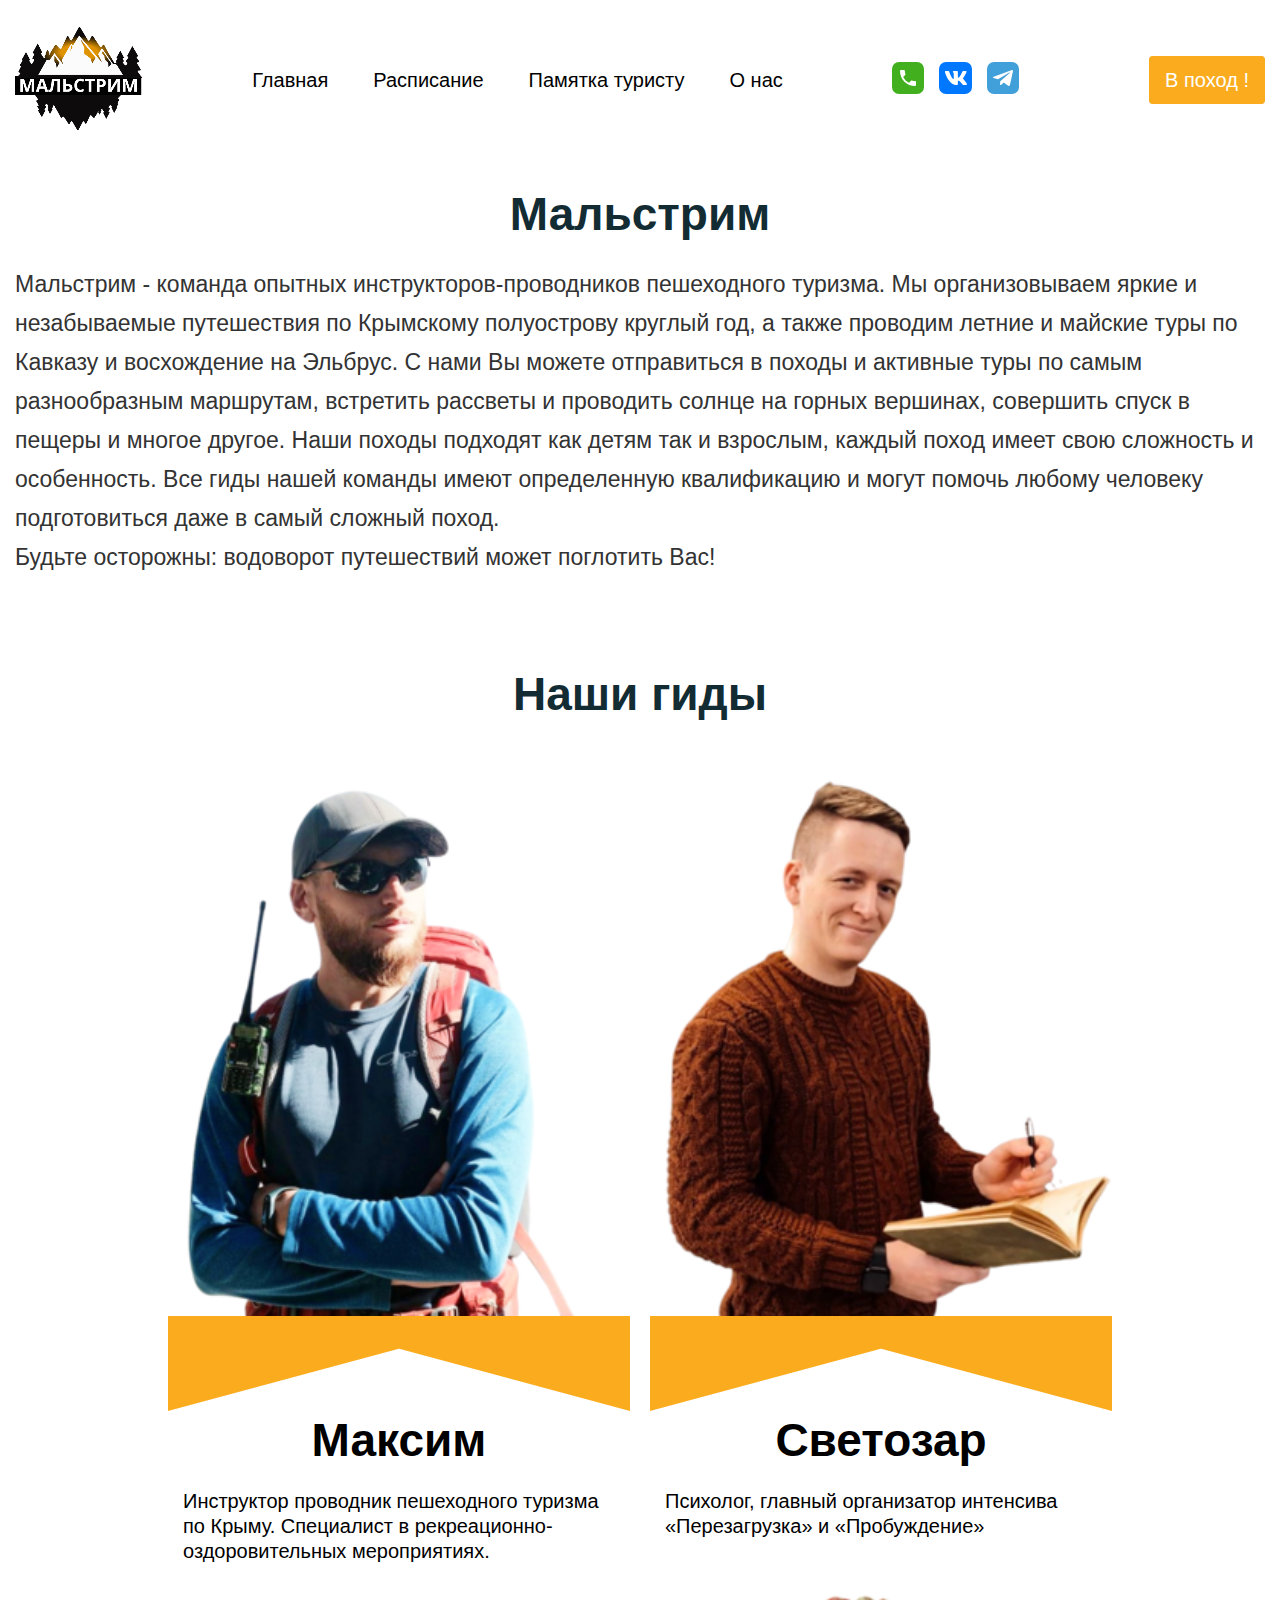
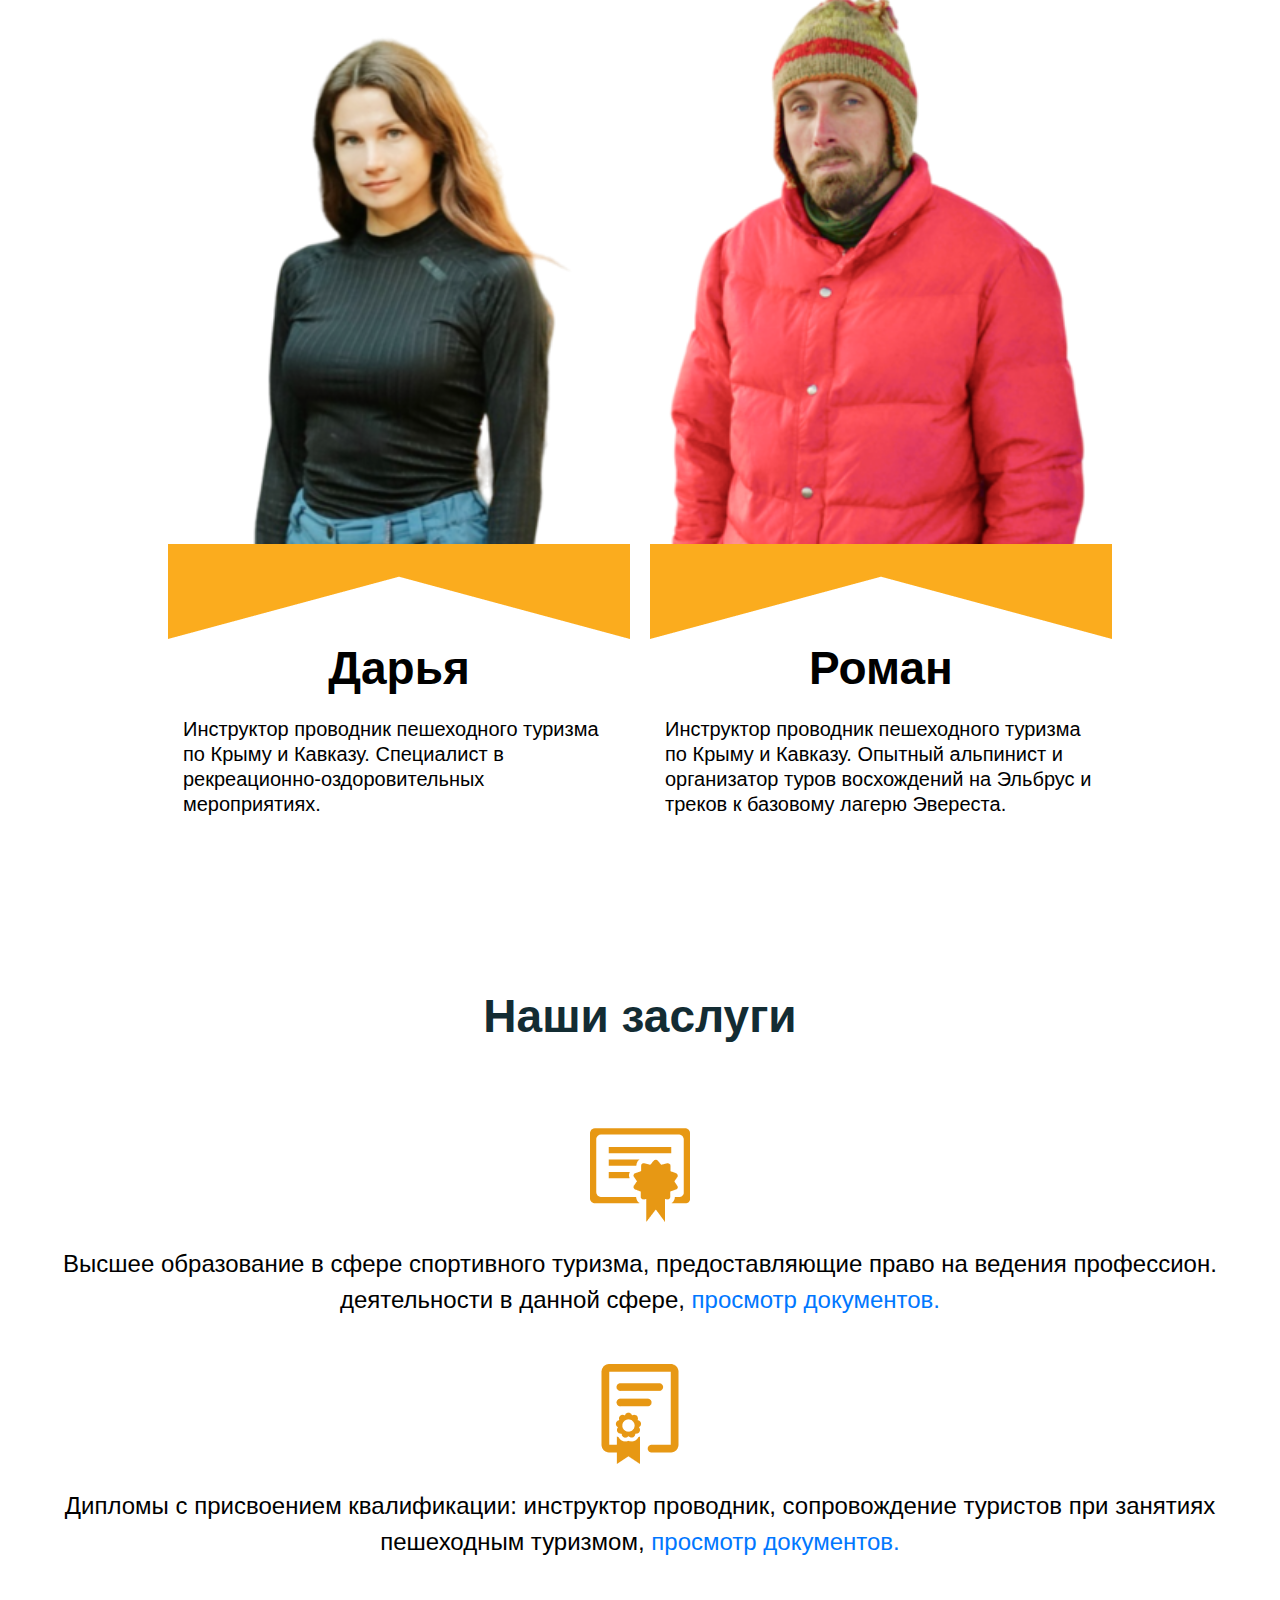
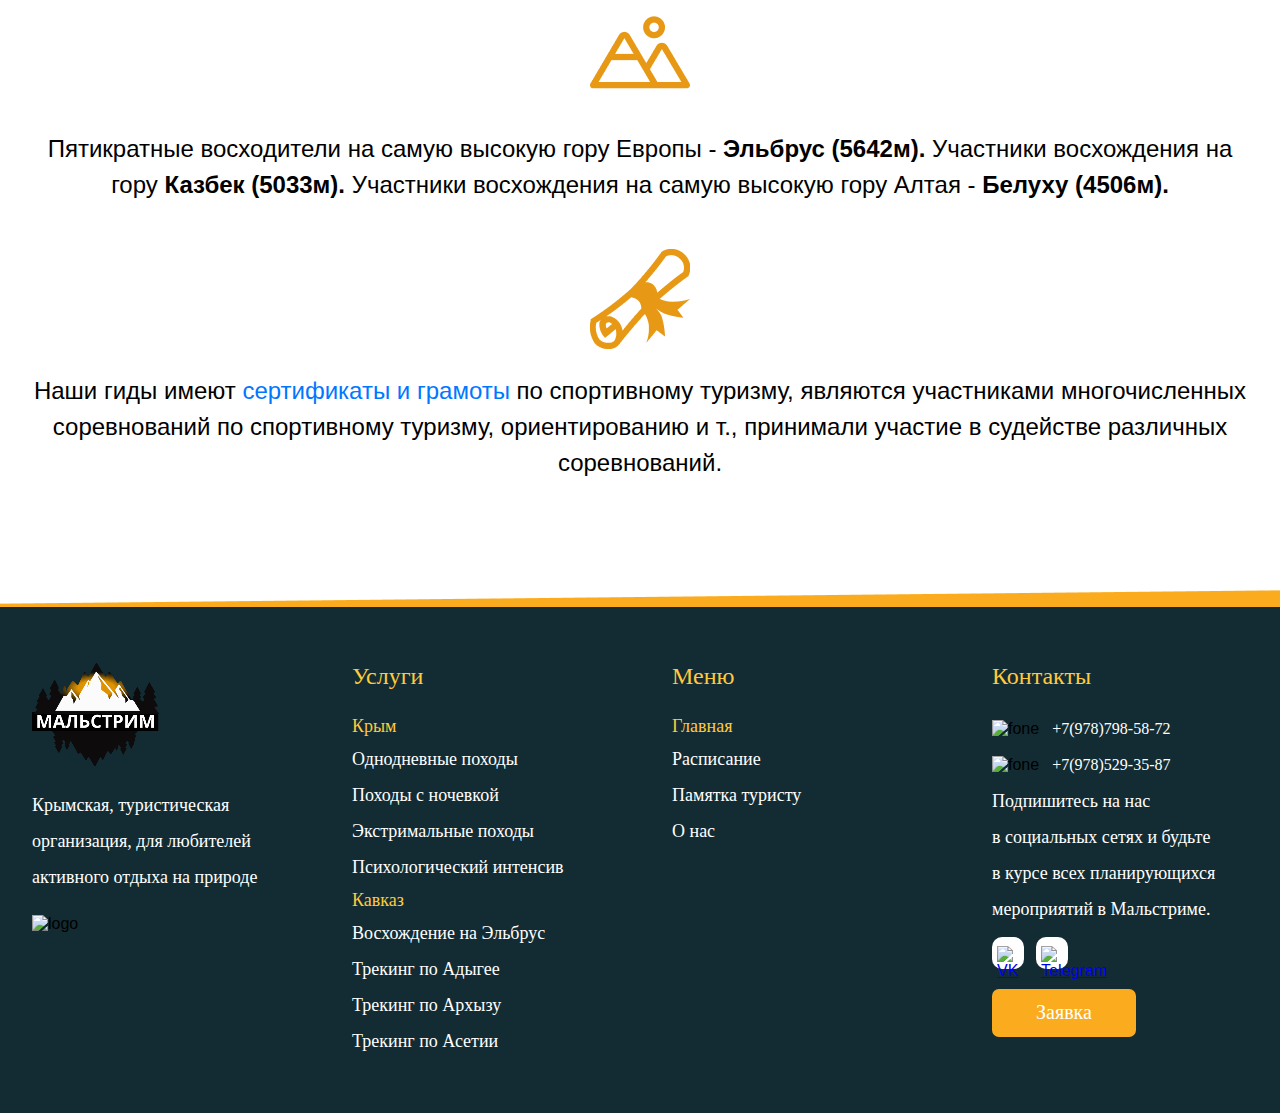
==== commit 5bef0dd5: "Изменения 22.03" ====
--- a/about.html
+++ b/about.html
@@ -5,8 +5,8 @@
     <meta http-equiv="X-UA-Compatible" content="IE=edge" />
     <meta name="viewport" content="width=device-width, initial-scale=1.0" />
     <title>МАЛЬСТРИМ</title>
-    <script defer src="main.js"></script>
-    <link rel="stylesheet" href="main.css" />
+    <script defer src="sctipt.js"></script>
+    <link rel="stylesheet" href="style.css" />
     <link rel="stylesheet" href="about.css" />
     <link
       href="https://fonts.cdnfonts.com/css/euclid-circular-a"
@@ -38,7 +38,7 @@
           <div class="menu">
             <img
               class="menu_img"
-              src="img/+.png"
+              src="img/+.svg"
               onclick="menu_img_close()"
               alt=""
             />
@@ -54,32 +54,32 @@
               Заявка
             </button>
             <div class="menu_tel">
-              <img src="img/tube  white.png" alt="telephone" />
+              <img src="img/tube  white.svg" alt="telephone" />
               <p>+7(978) 798-58-72</p>
             </div>
             <div class="menu_tel">
-              <img src="img/tube  white.png" alt="telephone" />
+              <img src="img/tube  white.svg" alt="telephone" />
               <p>+7(978) 798-58-72</p>
             </div>
             <div class="menu_icon">
-              <img src="img/VK1.png" alt="vk" />
-              <img src="img/TЛ.png" alt="telegram" />
+              <a  href="http://vk.com/malstrim" target="_blank"><img class="menu_icon_vk" src="img/VK1.svg" alt="vk"/></a>
+              <a href="http://t.me/vie_est_vita" target="_blank"><img  class="menu_icon_tl" src="img/TЛ.svg" alt="telegram"/></a>
             </div>
           </div>
           <div class="header_icon">
             <a href=""
               ><img
                 class="header_icon_telephone"
-                src="img/tube  white.png"
+                src="img/tube  white.svg"
                 alt="telephone"
             /></a>
-            <a href=""
-              ><img class="header_icon_vk" src="img/VK white.png" alt="vk"
+            <a href="http://vk.com/malstrim" target="_blank"
+              ><img class="header_icon_vk" src="img/VK white.svg" alt="vk"
             /></a>
-            <a href=""
+            <a href="http://t.me/vie_est_vita" target="_blank"
               ><img
                 class="header_icon_telegram"
-                src="img/Telegramwhite.png"
+                src="img/Telegramwhite.svg"
                 alt="telegram"
             /></a>
           </div>
@@ -97,20 +97,20 @@
               </div>
             </div>
             <div class="modal_img_2">
-              <img src="img/+.png" onclick="show()"alt="">
+              <img src="img/+.svg" onclick="show()"alt="">
             </div>
           <div class="modal_form">
             <form action="">
               <p class="modal_form_text">Отправьте заявку и мы перезвоним Вам в ближайшее время и поможем подобрать поход</p>
               <div class="modal_application">
-                <img src="img/туристМод.png" alt="турист">
+                <img src="img/туристМод.svg" alt="турист">
                 <div class="modal_application_label">
                 <p><label for="">Ваше имя:</label></p>
                 <input class="modal_application_input" type="text" name="name">
               </div>
               </div>
               <div class="modal_application">
-                <img src="img/телефон.png" alt="телефон">
+                <img src="img/телефон.svg" alt="телефон">
                 <div class="modal_application_label">
                 <p><label for="">Телефон:</label></p>
                 <input class="modal_application_input" type="text" name="name">
@@ -138,21 +138,21 @@
           <div class="about_sidebar_title">Контакты</div>
           <div class="about_sidebar_phones">
             <div class="about_sidebar_phones_1">
-            <img class="about_sidebar_phones_img" src="img/tel.png" alt="иконка телефон">
+            <img class="about_sidebar_phones_img" src="img/tel.svg" alt="иконка телефон">
             <p class="about_sidebar_phones_tel">+7(978) 798-58-72</p>
             </div>
             <div class="about_sidebar_phones_1">
-                <img class="about_sidebar_phones_img" src="img/tel.png" alt="иконка телефон">
+                <img class="about_sidebar_phones_img" src="img/tel.svg" alt="иконка телефон">
                 <p class="about_sidebar_phones_tel">+7(978) 529-35-87</p>
                 </div>
         </div>
         <div class="about_sidebar_icon">
-          <a href=""><img class="about_sidebar_icon_vk" src="img/VK white.png" alt="иконка vk"></a>
-          <a href="" class="about_sidebar_icon_link">vk.com/malstrim</a>
+          <a href="http://vk.com/malstrim" target="_blank"><img class="about_sidebar_icon_vk" src="img/VK white.svg" alt="иконка vk"></a>
+          <a href="http://vk.com/malstrim" target="_blank" class="about_sidebar_icon_link">vk.com/malstrim</a>
         </div>
         <div class="about_sidebar_icon">
-          <a href=""><img class="about_sidebar_icon_tl" src="img/Telegramwhite.png" alt="иконка телеграмм"></a>
-          <a href="" class="about_sidebar_icon_link">t.me/malstrim</a>
+          <a href="http://t.me/vie_est_vita" target="_blank"><img class="about_sidebar_icon_tl" src="img/Telegramwhite.svg" alt="иконка телеграмм"></a>
+          <a href="http://t.me/vie_est_vita" target="_blank" class="about_sidebar_icon_link">t.me/malstrim</a>
         </div>
         <div class="about_sidebar_text">День рождение Мальстрим</div>
         <div class="about_sidebar_subtitle">01 апреля 2019 год</div>
@@ -239,10 +239,105 @@
   </div>
 </section>
 
-<div class="guides_svg_6"></div>
     <!-- ---------------  -->
 
     <!-- footer  -->
-    <!-- ------------------  -->
+    <footer>
+      <div class="footer_svg"></div>
+      <div class="footer">
+
+        <!-- Логотип -->
+        <div class="footer_div">
+          <div class="img_logo">
+            <a href="index.html"><img src="./img/logo.png" alt="logo" /></a>
+          </div>
+
+          <p class="footer_p" style="margin-top: 20px">
+            Крымская, туристическая организация, для любителей активного отдыха на
+            природе
+          </p>
+          <div class="img_decor" style="margin-top: 20px">
+            <img
+              src="./img/decor.png"
+              alt="logo"
+              style="width: 230px; height: 90px"
+            />
+          </div>
+        </div>
+        <!-- Услуги -->
+        <div class="footer_div">
+          <h3 class="footer_h3">Услуги</h3>
+          <a class="footer_h4" href="#" style="margin-top: 20px">Крым</a>
+          <li><a class="footer_a" href="#">Однодневные походы </a></li>
+          <li><a class="footer_a" href="#">Походы с&nbsp;ночевкой</a></li>
+          <li><a class="footer_a" href="#">Экстримальные походы</a></li>
+          <li><a class="footer_a" href="#">Психологический интенсив</a></li>
+
+          <a class="footer_h4" href="#">Кавказ</a>
+          <li><a class="footer_a" href="#">Восхождение на&nbsp;Эльбрус</a></li>
+          <li><a class="footer_a" href="#">Трекинг по&nbsp;Адыгее</a></li>
+          <li><a class="footer_a" href="#">Трекинг по&nbsp;Архызу</a></li>
+          <li><a class="footer_a" href="#">Трекинг по&nbsp;Асетии</a></li>
+        </div>
+        <!-- Меню -->
+        <div class="footer_div_menu">
+          <h3 class="footer_h3">Меню</h3>
+          <a class="footer_h4" href="index.html" style="margin-top: 20px">Главная</a>
+          <li><a class="footer_a" href="schedule.html">Расписание</a></li>
+          <li><a class="footer_a" href="reminder.html">Памятка туристу</a></li>
+          <li><a class="footer_a" href="about.html">О&nbsp;нас</a></li>
+        </div>
+        <!-- Контакты -->
+        <div class="footer_div">
+          <h3 class="footer_h3_Cont">Контакты</h3>
+          <div class="footer_div_fone" style="margin-top: 20px">
+            <img src="./img/phone_on.png" alt="fone" />
+            <a class="footer_a_fone" href="#">+7(978)798-58-72</a>
+          </div>
+          <div class="footer_div_fone">
+            <img src="./img/phone_on.png" alt="fone" />
+            <a class="footer_a_fone" href="#">+7(978)529-35-87</a>
+          </div>
+          <div>
+            <p class="footer_p">
+              <b>Подпишитесь</b> на&nbsp;нас в&nbsp;социальных сетях и&nbsp;будьте
+              в&nbsp;курсе всех планирующихся мероприятий в&nbsp;Мальстриме.
+            </p>
+          </div>
+          <div class="footer_div_socseti">
+            <div class="footer_div_socseti_VK">
+              <a
+                href="http://vk.com/malstrim"
+                target="_blank"
+                rel="noopener noreferrer"
+              >
+                <img
+                  src="./img/VK0.png"
+                  alt="VK"
+                  style="padding-top: 9px; padding-left: 5px"
+                />
+              </a>
+            </div>
+            <div class="footer_div_socseti_Telegram">
+              <a
+                href="http://t.me/vie_est_vita"
+                target="_blank"
+                rel="noopener noreferrer"
+              >
+                <img
+                  src="./img/Telegram.png"
+                  alt="Telegram"
+                  style="padding-top: 9px; padding-left: 5px"
+                />
+              </a>
+            </div>
+          </div>
+          <div class="footer_div_zayvka">
+            <a class="footer_button_z" href="#" onclick="show()">Заявка</a>
+          </div>
+        </div>
+      </div>
+    </footer>
+    <!-- ------------------------------  -->
   </body>
 </html>
--- a/style.css
+++ b/style.css
@@ -0,0 +1,1529 @@
+* {
+    margin: 0;
+    padding: 0;
+    box-sizing: border-box;
+}
+
+.container {
+    max-width: 1290px;
+    margin: 0 auto;
+    padding: 0 15px;
+}
+body {
+    font-family: "Euclid Circular A", sans-serif;
+}
+h2 {
+    text-align: center;
+    font-size: 48px;
+    line-height: 61px;
+    font-weight: 700;
+    color: #000000;
+    padding-top: 100px;
+}
+
+/* Header */
+
+.header_schedule,
+.header_reminder,
+.header_about {
+    padding-top: 25px;
+}
+.header {
+    position: relative;
+    width: 100%;
+    background-image: url("img/Фон.png");
+    background-repeat: no-repeat;
+    background-size: cover;
+    background-position: center;
+    padding-top: 25px;
+    padding-bottom: 200px;
+}
+svg{
+    position: absolute;
+    bottom: 0;
+}
+.header_block {
+    display: flex;
+    flex-wrap: wrap;
+    align-items: center;
+}
+.nav {
+    margin-left: 212px;
+    margin-right: 83px;
+}
+.nav ul {
+    display: flex;
+    flex-wrap: wrap;
+    gap: 45px;
+}
+.nav a {
+    text-decoration: none;
+    font-size: 20px;
+    line-height: 25px;
+    font-weight: 500;
+    color: #ffffff;
+}
+.nav a:hover {
+    color: #132c33;
+}
+.nav a:active {
+    color: #132c33;
+}
+.nav li {
+    list-style: none;
+}
+.menu > img {
+    padding-top: 40px;
+    padding-bottom: 54px;
+}
+.menu {
+    text-align: end;
+    width: 80%;
+    height: auto;
+    background-color: rgba(19, 44, 51, 1);
+    opacity: 1;
+    padding-top: 50px;
+    padding-right: 30px;
+    position: fixed;
+    right: -3000px;
+    transition: 1s;
+    z-index: 5;
+}
+.menu li {
+    text-align: end;
+    list-style: none;
+    text-decoration: none;
+    margin-bottom: 30px;
+}
+.menu_btn {
+    font-size: 20px;
+    line-height: 25px;
+    font-weight: 500;
+    color: #ffffff;
+    border: 1px solid #fbac1e;
+    background-color: #fbac1e;
+    padding: 11px 30px 11px 30px;
+    border-radius: 7px;
+    margin-top: 50px;
+    margin-bottom: 91px;
+}
+.menu_btn:hover {
+    background-color: #ffca3c;
+}
+.menu_btn:active {
+    background-color: #e79814;
+}
+.menu_link > a {
+    text-decoration: none;
+    font-size: 20px;
+    line-height: 25px;
+    font-weight: 500;
+    color: #ffffff;
+}
+.menu.animate {
+    top: 0px;
+    right: 0;
+}
+.menu_tel {
+    display: flex;
+    justify-content: end;
+    align-items: center;
+    margin-bottom: 15px;
+}
+.menu_tel > img {
+    margin-right: 15px;
+    color: #ffffff;
+}
+.menu_tel > p {
+    font-size: 18px;
+    line-height: 21px;
+    font-weight: 300;
+    color: #ffffff;
+}
+.menu_icon_vk{
+    padding: 9px 5px;
+    margin-left: 17px;
+    margin-bottom: 85px;
+    background-color: #ffffff;
+    border-radius: 7px;
+}
+.menu_icon_tl{
+    padding: 8px 6px;
+    margin-left: 17px;
+    margin-bottom: 85px;
+    background-color: #ffffff;
+    border-radius: 7px;
+}
+.header_icon {
+    display: flex;
+    gap: 15px;
+}
+.header_icon_telephone{
+    padding: 8px;
+    background-color: #ffffff;
+    border-radius: 7px;
+    height: 32px;
+}
+.header_icon_telegram{
+    padding: 8px 6px;
+    background-color: #ffffff;
+    border-radius: 7px;
+    height: 32px;
+}
+.header_icon_vk {
+    padding: 9px 5px;
+    background-color: #ffffff;
+    border-radius: 7px;
+    height: 32px;
+}
+.header_icon_telegram:hover,
+.header_icon_vk:hover {
+    background-color: #ffca3c;
+}
+.header_icon_telephone:active,
+.header_icon_telegram:active,
+.header_icon_vk:active {
+    background-color: #e79814;
+}
+.header_link > a {
+    text-decoration: none;
+    font-size: 20px;
+    line-height: 25px;
+    font-weight: 500;
+    color: #ffffff;
+    padding: 12px 15px;
+    border: 1px solid #fbac1e;
+    background-color: #fbac1e;
+    border-radius: 4px;
+    margin-left: 21px;
+}
+.header_link > a:hover {
+    background-color: #ffca3c;
+    border: 1px solid #ffca3c;
+}
+.header_link > a:active {
+    background-color: #e79814;
+    border: 1px solid #e79814;
+}
+.header_info_box {
+    width: 100%;
+    display: flex;
+}
+.header_box_title h1 {
+    text-align: center;
+    font-size: 62px;
+    line-height: 78px;
+    font-weight: 700;
+    color: #ffffff;
+}
+.header_box {
+    /* display: flex; */
+    width: 45%;
+    padding-top: 220px;
+    padding-bottom: 45px;
+}
+.header_block_description {
+    display: flex;
+}
+.header_block_img {
+    width: 174px;
+    gap: 15px;
+    text-align: center;
+}
+.header_block_description p {
+    color: #ffffff;
+    font-size: 20px;
+    line-height: 25px;
+    font-weight: 500;
+}
+.header_box_link a {
+    text-decoration: none;
+    font-size: 20px;
+    line-height: 25px;
+    font-weight: 500;
+    color: #ffffff;
+    border: 4px solid #fbac1e;
+    border-radius: 7px;
+    padding: 10px 14px;
+}
+.header_box_link a:hover {
+    border: 4px solid #ffca3c;
+}
+.header_box_link a:active {
+    border: 4px solid #e79814;
+}
+.header_box_link {
+    display: flex;
+    align-items: center;
+    padding-top: 51px;
+    justify-content: center;
+}
+
+/* Модальное  */
+
+.modal_close{
+    display: none;
+}
+.modal_form_active::before{
+    content: "";
+    background-color: rgba(0,0,0,0.9);
+    position: fixed;
+	left: 0;
+	top: 0;
+	width: 100%;
+	height: 100%;
+    z-index: 5;
+}
+.modal_window{
+    position: relative;
+    text-align: end;
+    z-index: 6;
+}
+.modal_img_1{
+    position: absolute;
+    width: 100%;
+}
+.modal_img_2{
+    position: absolute;
+    right: 35px;
+    top: 50px;
+}
+.modal_form_p{
+    position: absolute;
+    font-size: 28px;
+    line-height: 35px;
+    font-weight: 400;
+    color: #ffffff;
+    bottom: 117px;
+    right: 80px;
+    padding-bottom: 14px;
+    border-bottom: 2px solid #ffffff;
+    width: 440px;
+}
+.modal_form{
+    position: absolute;
+    max-width: 510px;
+    padding: 0px 0px 30px 48px;
+    background-color: #ffffff;
+    border-radius: 15px;
+    text-align: start;
+    margin-top: 65px;
+}
+.modal_form_text{
+    padding: 30px 35px 25px 35px;
+}
+.modal_form_p{
+    font-size: 28px;
+    line-height: 35px;
+    font-weight: 400;
+    color: #ffffff;
+    bottom: 117px;
+    right: 80px;
+    padding-bottom: 14px;
+    border-bottom: 2px solid #ffffff;
+    width: 440px;
+}
+.modal_form_application {
+    font-size: 18px;
+    line-height: 23px;
+    font-weight: 300;
+    color: #000000;
+    padding-bottom: 25px;
+}
+.modal_application {
+    display: flex;
+    align-items: end;
+    font-size: 20px;
+    line-height: 22px;
+    font-weight: 500;
+    color: #000000;
+    padding-top: 15px;
+}
+.modal_application img{
+    height: 36px;
+    margin-right: 20px;
+}
+.modal_application_label p{
+    padding-left: 30px;
+    margin-bottom: 20px;
+}
+.modal_application_label{
+    width: 100%;
+    max-width: 340px;
+}
+.modal_application_input {
+    border: none;
+    border-bottom: 1px solid #000000;
+    background: none;
+    width: 100%;
+    max-width: 340px;
+    font-size: 20px;
+    line-height: 25px;
+    font-weight: 300;
+    outline: none;
+    padding: 8px 0 8px 12px;
+}
+.modal_application_checkbox{
+    display: flex;
+    margin-top: 26px;
+}
+.modal_application_input_checkbox{
+    margin-right: 10px;
+    width: 20px;
+    height: 20px;
+}
+.modal_application_checkbox>p{
+    font-size: 16px;
+    line-height: 20px;
+    font-weight: 300;
+    color: rgba(170, 170, 170, 1);
+}
+.modal_application_checkbox>p>span{
+    color: rgba(251, 172, 30, 1);
+}
+.modal_form_btn {
+    font-size: 20px;
+    line-height: 25px;
+    font-weight: 500;
+    color: #ffffff;
+    padding: 11px 42px 11px 42px;
+    border: none;
+    background-color: #fbac1e;
+    border-radius: 7px;
+    display: block;
+    margin: 30px auto 0;
+}
+.modal_form_btn:hover{
+    background-color: #FFCA3C;
+}
+.modal_form_btn:active{
+    background-color: #E79814;
+}
+
+
+/* Наши походы */
+.swiper-slide img{
+    display: none;
+}
+.hiking_advantages {
+    background-image: url(img/sect-benefits.jpg);
+    background-repeat: no-repeat;
+    background-size: cover;
+}
+.hiking_block {
+    width: 100%;
+    display: flex;
+    flex-wrap: wrap;
+    justify-content: space-between;
+    align-items: center;
+    padding-top: 40px;
+}
+.hiking_img {
+    text-align: center;
+}
+.hiking_img>p{
+    width: 100%;
+    max-width: 252px;
+    font-size: 18px;
+    line-height: 22px;
+    font-weight: 500;
+}
+.hiking_img:last-child {
+    padding-right: 0;
+    border: 0;
+}
+.hiking_point {
+    width: 20px;
+    height: 20px;
+    border: 1px solid #fbac1e;
+    background-color: #fbac1e;
+    border-radius: 50%;
+    align-items: center;
+}
+.hiking_img > img {
+    padding-bottom: 20px;
+}
+/* ----------  */
+
+/* Наши преимущества */
+
+.advantages_block {
+    display: flex;
+    justify-content: center;
+    padding-top: 45px;
+    padding-bottom: 128px;
+    gap: 48px;
+}
+.advantages_img {
+    max-width: 170px;
+    text-align: center;
+}
+.advantages_img_none{
+    max-width: 170px;
+    text-align: center;
+}
+
+
+/* Крым */
+
+
+ /* Индивидуальные туры  */
+ .Individual_tours {
+    display: flex;
+    width: 100%;
+    padding-top: 100px;
+    padding-bottom: 100px;
+    padding-left: 15px;
+    padding-right: 15px;
+}
+.Individual_tours_img_top {
+    display: flex;
+    margin-bottom: 17px;
+}
+.Individual_tours_img_top img {
+    margin-right: 20px;
+}
+.Individual_tours_img_top img:last-child {
+    margin: 0;
+}
+.Individual_tours_content {
+    margin-left: 30px;
+}
+.Individual_tours_title {
+    font-size: 46px;
+    line-height: 58px;
+    font-weight: 700;
+    color: #132c33;
+    margin-bottom: 20px;
+}
+.Individual_tours_desc {
+    font-family: 'HelveticaNeueCyr', sans-serif;
+    font-size: 22px;
+    line-height: 33px;
+    font-weight: 300;
+    color: #132c33;
+    text-align: justify;
+    margin-bottom: 22px;
+}
+.Individual_tours_text_img {
+    text-align: center;
+    margin-bottom: 22px;
+}
+.Individual_tours_text_img> img{
+    width: 100%;
+    max-width: 365px;
+}
+.Individual_tours_text_bottom {
+    font-family: 'HelveticaNeueCyr', sans-serif;
+    font-size: 21px;
+    line-height: 33px;
+    font-weight: 300;
+    color: #132c33;
+    margin-bottom: 20px;
+}
+.Individual_tours_contacts {
+    display: flex;
+    align-items: center;
+}
+.Individual_tours_icon {
+    padding: 0 20px 0 20px;
+    background-color: #132c33;
+    display: flex;
+    align-items: center;
+    border-radius: 15px;
+}
+.Individual_tours_icon_vk {
+    padding: 9px 5px 9px 5px;
+    background-color: #ffffff;
+    border: none;
+    border-radius: 10px;
+    margin: 20px 20px 20px 0;
+}
+.Individual_tours_icon_tl {
+    padding: 8px 6px;
+    background-color: #ffffff;
+    border: none;
+    border-radius: 10px;
+    margin: 20px 20px 20px 0;
+}
+.Individual_tours_icon_vk:hover,
+.Individual_tours_icon_tl:hover {
+    background-color: #ffca3c;
+}
+.Individual_tours_icon_vk:active,
+.Individual_tours_icon_tl:active {
+    background-color: #e79814;
+}
+.Individual_tours_icon_button {
+    font-size: 20px;
+    line-height: 25px;
+    font-weight: 500;
+    color: #ffffff;
+    padding: 11px 30px 11px 30px;
+    border-radius: 7px;
+    background-color: #fbac1e;
+    border: none;
+    margin: 12px 0 12px 0;
+    cursor: pointer;
+    text-decoration: none;
+}
+.Individual_tours_icon_button:hover {
+    background-color: #ffca3c;
+}
+.Individual_tours_icon_button:active {
+    background-color: #e79814;
+}
+.Individual_tours_phones {
+    margin-left: 30px;
+}
+.Individual_tours_phones_1 {
+    display: flex;
+    margin-bottom: 15px;
+}
+.Individual_tours_phones_1 img{
+    width: 18px;
+    height: 18px;
+}
+.Individual_tours_phones_1:last-child {
+    margin: 0;
+}
+.Individual_tours_phones_1 p {
+    font-size: 18px;
+    line-height: 21px;
+    font-weight: 300;
+    color: #000000;
+    margin-left: 13px;
+}
+
+
+ /* Кавказ   */
+ .caucasus_fon_top{
+    position: relative;
+    width: 100%;
+    height: 39px;
+    background-image: url('img/кавказ\ фон\ 1.png');
+    background-size: cover;
+    background-repeat: no-repeat;
+    background-position: center;
+    margin-top: -40px;
+}
+.caucasus_fon_center{
+    background-color: #132C33;
+}
+.caucasus_header{
+    display: flex;
+    justify-content: space-between;
+    align-items: center;
+    padding-bottom: 67px;
+}
+.nav_caucasus ul{
+    display: flex;
+    align-items: center;
+    padding-top: 55px;
+}
+.nav_caucasus li{
+    list-style: none;
+    text-decoration: none;
+    font-size: 20px;
+    line-height: 25px;
+    font-weight: 400;
+    text-transform: uppercase;
+    color: #ffffff;
+    margin-right: 34px;
+}
+.tab_header.active{
+    color: #FFCA3C;
+}
+.tab_header.active::before{
+    content: '';
+    display: block;
+    border-top: 3px solid #ffffff;
+    padding-top: 7px;
+}
+.tab_header.active::after{
+    content: '';
+    display: block;
+    border-bottom: 3px solid #ffffff;
+    padding-bottom: 7px;
+}
+.caucasus_header_title{
+    font-size: 74px;
+    line-height: 94px;
+    font-weight: 700;
+    color: #ffffff;
+    padding-top: 10px;
+}
+.caucasus_desc{
+    width: 100%;
+    display: flex;
+    justify-content: space-between;
+    padding-bottom: 52px;
+}
+.caucasus_subtitle{
+    font-family: 'HelveticaNeueCyr', sans-serif;
+    width: 70%;
+    max-width: 849px;
+    font-size: 22px;
+    line-height: 33px;
+    font-weight: 300;
+    color: #ffffff;
+    /* margin-right: 141px; */
+}
+.caucasus_subtitle_img img{
+    width: 100%;
+    max-width: 293px;
+}
+.caucasus_subtitle li{
+    margin-left: 20px;
+}
+.caucasus_img{
+    width: 100%;
+    display: flex;
+    justify-content: space-between;
+    padding-bottom: 50px;
+}
+.caucasus_img_elbrus{
+    width: 32%;
+    max-width: 410px;
+}
+.caucasus_button{
+    display: flex;
+    justify-content: end;
+    padding-bottom: 50px;
+}
+.caucasus_btn_routes a {
+    text-decoration: none;
+    font-size: 20px;
+    line-height: 25px;
+    font-weight: 500;
+    color: #ffffff;
+    border: 4px solid #fbac1e;
+    border-radius: 7px;
+    padding: 11px 14px;
+}
+.caucasus_btn_routes a:hover {
+    border: 4px solid #ffca3c;
+}
+.caucasus_btn_routes a:active {
+    border: 4px solid #e79814;
+}
+.caucasus_btn_record > a {
+    text-decoration: none;
+    font-size: 20px;
+    line-height: 25px;
+    font-weight: 500;
+    color: #ffffff;
+    padding: 11px 14px;
+    border: 1px solid #fbac1e;
+    background-color: #fbac1e;
+    border-radius: 4px;
+    margin-left: 21px;
+}
+.caucasus_btn_record > a:hover {
+    background-color: #ffca3c;
+    border: 1px solid #ffca3c;
+}
+.caucasus_btn_record > a:active {
+    background-color: #e79814;
+    border: 1px solid #e79814;
+}
+.caucasus_fon_bottom{
+    position: relative;
+    width: 100%;
+    height: 40px;
+    background-image: url('img/кавказ\ фон\ 2.png');
+    background-size: cover;
+    background-repeat: no-repeat;
+    background-position: center;
+}
+
+.caucasus{
+    display: none;
+}
+.caucasus.active{
+    display: block;
+}
+
+
+ /* Наши лучшие фотографии  */
+ .photo_title {
+    text-align: center;
+    font-size: 46px;
+    line-height: 58px;
+    font-weight: 700;
+    color: #132c33;
+    margin-bottom: 43px;
+    padding-top: 50px;
+}
+.photo_img_block {
+    display: flex;
+    gap: 30px;
+    margin-bottom: 30px;
+    padding-left: 15px;
+    padding-right: 15px;
+}
+.photo_img {
+    position: relative;
+}
+.photo_img_wrap {
+    width: 100%;
+    height: auto;
+    max-width: 630px;
+}
+.photo_img_inner {
+    position: absolute;
+    bottom: 20px;
+    right: -10px;
+    width: 60%;
+    height: auto;
+    max-width: 300px;
+}
+.swiper-slide_img {
+    display: none;
+}
+.photo_subtitle {
+    display: flex;
+    flex-wrap: wrap;
+    justify-content: center;
+    font-size: 20px;
+    line-height: 25px;
+    font-weight: 500;
+    margin-bottom: 113px;
+}
+.photo_subtitle a {
+    text-decoration: none;
+    color: rgba(0, 0, 0, 1);
+}
+.photo_subtitle span {
+    color: rgba(0, 99, 177, 1);
+}
+.photo_subtitle img {
+    margin-left: 15px;
+}
+.photo_subtitle_link {
+    font-size: 20px;
+    line-height: 25px;
+    font-weight: 400;
+    color: #000000;
+    display: none;
+}
+.photo_subtitle_link_vk {
+    background-color: #0077ff;
+    padding: 9px 5px 9px 5px;
+    border: none;
+    border-radius: 10px;
+}
+.photo_subtitle_link_vk:hover {
+    background-color: #132c33;
+}
+.photo_subtitle_link_vk:active {
+    background-color: #e79814;
+}
+
+
+ /* Отзывы   */
+ .reviews {
+  max-height: 1100px;
+  background-color: #ffffff;
+  font-family: "Open Sans", sans-serif;
+  font-style: normal;
+  font-weight: 700;
+  font-size: 46px;
+  line-height: 18px;
+  text-align: center;
+  letter-spacing: 0.02em;
+  color: #132c33;
+  border-bottom-color: #132c33;
+}
+.container {
+  display: flexbox;
+  margin: auto;
+  box-sizing: content-box;
+}
+#slides {
+  position: relative;
+  height: 250px;
+  padding: 0px;
+  margin: auto;
+  list-style-type: none;
+}
+
+.slide {
+  position: absolute;
+  left: 0px;
+  top: 0px;
+  width: 100%;
+  height: 100%;
+  opacity: 0;
+  z-index: 1;
+
+  -webkit-transition: opacity 1s;
+  -moz-transition: opacity 1s;
+  -o-transition: opacity 1s;
+  transition: opacity 1s;
+}
+.showing {
+  opacity: 1;
+  z-index: 2;
+}
+.controls {
+  background: #fff;
+  color: #132c33;
+  border: none;
+  padding: 10px 0px;
+  font-size: 20px;
+  cursor: pointer;
+  border: 2px solid #fff;
+  border-radius: 5px;
+  margin: 10px 0px 0px 10px;
+  width: 70px;
+}
+.review {
+  display: flex;
+  flex-direction: row;
+  max-width: 1080px;
+  margin: auto;
+}
+.avatar {
+  width: 80px;
+  padding: 10px;
+}
+.text-review-span {
+  display: block;
+  font-family: "Euclid Circular A", sans-serif;
+  font-size: 18px;
+  line-height: 23px;
+  font-weight: 700;
+  color: #2A5885;
+  margin-bottom: 5px;
+}
+.text-review {
+  font-family: "Euclid Circular A", sans-serif;
+  font-weight: 300;
+  font-size: 18px;
+  line-height: 23px;
+  text-align: start;
+  margin-left: 16px;
+}
+
+.controls:hover,
+.controls:focus {
+  background: #fff;
+  color: #132c33;
+}
+
+.buttons {
+  position: relative;
+  left: 0px;
+  top: 0px;
+  z-index: 10;
+  font-size: 10px;
+}
+
+.text {
+  margin-top: 30px;
+  display: flex;
+  align-items: center;
+  flex-wrap: wrap;
+  justify-content: center;
+  font-style: normal;
+  font-weight: 600;
+  font-size: 15px;
+  line-height: 40px;
+  text-align: center;
+  padding-right: 10px;
+  color: #132c33;
+}
+
+.mobil {
+  font-size: medium;
+  justify-content: center;
+  display: none;
+}
+
+.logo {
+  padding-top: 15px;
+  padding-left: 15px;
+}
+.photo_subtitle_new{
+    margin-bottom: 73px;
+    font-family: "Euclid Circular A", sans-serif;
+    font-size: 20px;
+    line-height: 25px;
+    font-weight: 500;
+}
+
+
+ /* footer   */
+ .footer_svg{
+    width: 100%;
+    height: 20px;
+    background-image: url('img/фон\ 6.png');
+    background-size: cover;
+    background-repeat: no-repeat;
+    background-position: center;
+}
+  .footer {
+  display: flex;
+  align-items: flex-start;
+  justify-content: center;
+  padding-top: 10px;
+  padding-bottom: 10px;
+  background-color: rgb(19, 44, 51);
+  flex-direction: row;
+  flex-wrap: wrap;
+  }
+
+  .footer_div {
+  width: 320px;
+  padding: 44px 32px;
+  box-sizing: border-box;
+  border-radius: 0px;
+  display: flex;
+  flex-direction: column;
+  list-style-type: none;
+  }
+
+  .footer_div_menu {
+  width: 320px;
+  padding: 44px 32px;
+  box-sizing: border-box;
+  border-radius: 0px;
+  display: flex;
+  flex-direction: column;
+  list-style-type: none;
+  }
+
+  .footer_div_fone {
+  display: flex;
+  align-items: center;
+  }
+
+  .footer_a {
+  font-family: Euclid Circular A;
+  font-style: normal;
+  font-size: 18px;
+  font-weight: 300;
+  line-height: 36px;
+  letter-spacing: 0em;
+  text-align: left;
+  color: rgb(255, 255, 255);
+  text-decoration: none;
+  }
+
+  .footer_a:hover {
+  text-decoration: none;
+  }
+.footer_a:active {
+  text-decoration: none;
+}
+
+  .footer_p {
+  font-family: Euclid Circular A;
+  font-style: normal;
+  font-size: 18px;
+  font-weight: 300;
+  line-height: 36px;
+  letter-spacing: 0em;
+  text-align: left;
+  color: rgb(255, 255, 255);
+  text-decoration: none;
+  }
+
+  .footer_h3 {
+  font-family: Euclid Circular A;
+  font-style: normal;
+  font-size: 24px;
+  font-weight: 300;
+  line-height: 30px;
+  letter-spacing: 0em;
+  text-align: left;
+  color: rgb(255, 202, 60);
+  }
+
+  .footer_h4 {
+  font-family: Euclid Circular A;
+  font-style: normal;
+  font-size: 18px;
+  font-weight: 300;
+  line-height: 30px;
+  letter-spacing: 0em;
+  text-align: left;
+  color: rgb(255, 202, 60);
+  text-decoration: none;
+  }
+
+  .footer_h4:hover {
+  color: #FFFFFF;
+  }
+
+  .footer_a_fone {
+  font-family: 'Roboto';
+  font-style: normal;
+  font-size: 16px;
+  font-weight: 300;
+  line-height: 36px;
+  letter-spacing: 0em;
+  text-align: left;
+  color: rgb(255, 255, 255);
+  text-decoration: none;
+  margin-left: 13px;
+  }
+
+  .img_logo {
+  height: 106px;
+  width: 128px;
+  border-radius: 0px;
+  }
+
+  .img_decor {
+  height: 106px;
+  width: 273px;
+  border-radius: 0px;
+  }
+
+  .footer_h3_Cont {
+  margin: 0;
+  padding: 0;
+  font-family: Euclid Circular A;
+  font-style: normal;
+  font-size: 24px;
+  font-weight: 300;
+  line-height: 30px;
+  letter-spacing: 0em;
+  text-align: left;
+  color: rgb(255, 202, 60);
+  }
+
+  .footer_button_z:hover {
+  background-color: #81accf;
+  color: #0acf3b;
+  }
+
+  .footer_div_socseti {
+  margin-top: 10px;
+  margin-bottom: 10px;
+  display: flex;
+  }
+  .footer_div_socseti_VK {
+  width: 32px;
+  height: 32px;
+  border-radius: 10px;
+  background-color: white;
+  }
+  .footer_div_socseti_VK:hover {
+  background-color:#FFCA3C;
+  }
+
+  .footer_div_socseti_VK:active {
+  background-color: #E79814;
+
+  }
+
+  .footer_div_socseti_Telegram {
+  margin-left: 12px;
+  width: 32px;
+  height: 32px;
+  border-radius: 10px;
+  background-color: white;
+  }
+  .footer_div_socseti_Telegram:hover {
+  background-color: #FFCA3C;
+  }
+
+  .footer_div_socseti_Telegram:active {
+  background-color: #E79814;
+
+  }
+
+  .footer_div_zayvka {
+  margin-top: 10px;
+  margin-bottom: 10px;
+  }
+  .footer_button_z {
+  /* Button */
+  /* Auto layout */
+  display: flex;
+  flex-direction: row;
+  justify-content: center;
+  align-items: center;
+  padding: 0;
+  width: 144px;
+  height: 48px;
+  /* Main color/accent */
+  background: #FBAC1E;
+  border-radius: 7px;
+  /* Inside auto layout */
+  /* flex: none;
+  flex-grow: 0; */
+  font-family: 'Euclid Circular A';
+  font-style: normal;
+  font-weight: 500;
+  font-size: 20px;
+  line-height: 25px;
+  /* identical to&nbsp;box height */
+  text-align: center;
+  text-decoration: none;
+  /* text/white */
+  color: #FFFFFF;
+  image-rendering: auto;
+  image-orientation: from-image;
+  }
+  .footer_button_z:hover {
+  background-color: #FFCA3C;
+  color: #132C33;
+  }
+  .footer_button_z:active {
+  background-color: #E79814;
+  color: #132C33;
+  }
+
+
+
+
+
+
+
+@media (max-width: 1300px) {
+
+    .header_block{
+        justify-content: space-between;
+    }
+    .nav{
+        margin: 0;
+    }
+    .hiking_block {
+        justify-content: center;
+    }
+    .header_block_description{
+        justify-content: center;
+        padding-top: 51px;
+        padding-bottom: 56px;
+    }
+    .header_box{
+        width: 60%;
+        display: block;
+        padding-top: 96px;
+    }
+    .header_box_link{
+        justify-content: center;
+    }
+    .advantages_block{
+        flex-wrap: wrap;
+    }
+    .hiking_block{
+        width: 80%;
+        margin: 0 auto;
+        gap: 30px;
+    }
+    .hiking_point{
+        display: none;
+    }
+    .modal_img_1 img{
+        width: 850px;
+        height: 560px;
+    }
+    .modal_form{
+        margin-top: 90px;
+    }
+    .Individual_tours {
+        display: block;
+        max-width: 657px;
+        margin: 0 auto;
+    }
+    .Individual_tours_img_block {
+        width: 100%;
+        text-align: center;
+        margin-bottom: 30px;
+    }
+    .Individual_tours_content {
+        margin: 0;
+    }
+    .Individual_tours_img_bottom {
+        justify-content: center;
+    }
+    .photo_img_block {
+        padding-left: 30px;
+        padding-right: 30px;
+        gap: 20px;
+    }
+    .caucasus_subtitle{
+        width: 100%;
+    }
+}
+@media (max-width: 1100px){
+    .header_icon {
+        display: none;
+    }
+    .nav,
+    .header_link {
+        display: none;
+    }
+    .header_burger{
+        display: flex;
+        justify-content: end;
+    }
+    .menu{
+        width: 50%;
+    }
+    .burger {
+        top: 72px;
+        right: 20px;
+        position: relative;
+        width: 35px;
+        height: 35px;
+    }
+    .burger span,
+    .burger span:before,
+    .burger span:after {
+        position: absolute;
+        width: 100%;
+        height: 3px;
+        background: #ffffff;
+        transition: 0.5s;
+    }
+    .burger span:before {
+        content: "";
+        top: -10px;
+    }
+    .burger span {
+        top: 15px;
+        right: 1px;
+    }
+    .burger span:after {
+        content: "";
+        bottom: -10px;
+    }
+
+}
+@media (max-width: 1000px) {
+    .nav_caucasus ul{
+        display: block;
+    }
+    .nav_caucasus li{
+        line-height: 52px;
+    }
+
+ }
+@media (max-width: 855px) {
+    .header_box {
+        width: 100%;
+        display: block;
+    }
+    .header_block_description {
+        width: 100%;
+        justify-content: center;
+        padding-bottom: 30px;
+    }
+    .header_block_description p {
+        font-size: 16px;
+        line-height: 20px;
+        font-weight: 500;
+    }
+    .header_box_link {
+        margin: 0;
+        justify-content: center;
+    }
+    .hiking_point {
+        display: none;
+    }
+    .hiking_block {
+        gap: 15px;
+        padding-bottom: 0;
+    }
+    .hiking_img p {
+        padding-bottom: 15px;
+    }
+    .header_box {
+        padding-top: 50px;
+    }
+
+    .modal_img_1 img, .modal_form_p{
+        display: none;
+    }
+    .modal_form{
+        position: sticky;
+        margin: 0 auto;
+    }
+    .modal_img_2{
+        position: static;
+        text-align: end;
+        margin-right: 150px;
+        margin-bottom: 14px;
+    }
+    .photo_subtitle a {
+        width: 80%;
+        text-align: center;
+        justify-content: center;
+        margin-bottom: 15px;
+    }
+    .photo_img_inner {
+        right: -7px;
+    }
+
+    /* .burger span.active:before {
+        content: "";
+        top: 0px;
+        transform: rotate(45deg);
+    }
+    .burger span.active:after {
+        content: "";
+        bottom: 0;
+        transform: rotate(-45deg);
+    } */
+    /* .burger span.active {
+        background: rgba(255, 255, 255, 0);
+    } */
+}
+@media (max-width: 695px){
+    .hiking_block{
+        display: none;
+    }
+    .swiper {
+      width: 80%;
+      height: 80%;
+    }
+    .swiper-slide {
+      text-align: center;
+      font-size: 18px;
+      background: rgb(255 255 255 / 0%);
+      display: flex;
+      justify-content: center;
+      align-items: center;
+    }
+    .hiking_slider img {
+      display: block;
+      width: 100%;
+      object-fit: cover;
+      gap: 50px;
+      padding-top: 33px;
+    }
+    .advantages_img_none{
+        display: none;
+    }
+    .advantages_block{
+        gap: 0;
+    }
+    .advantages_img {
+        max-width: 140px;
+        text-align: center;
+        padding-bottom: 20px;
+    }
+    .Individual_tours_img_block {
+        display: none;
+    }
+    .Individual_tours_title {
+        font-size: 28px;
+        line-height: 35px;
+        font-weight: 600;
+    }
+    .Individual_tours_contacts {
+        display: block;
+    }
+    .Individual_tours_icon {
+        margin-bottom: 15px;
+        width: 282px;
+    }
+    .Individual_tours_phones {
+        margin: 0;
+    }
+    .photo_img_block {
+        margin-bottom: 5px;
+    }
+    .photo_img {
+        display: none;
+    }
+    .photo_img_gallery_clide img {
+        display: block;
+    }
+    .photo_img_wrap_gallery {
+        position: relative;
+        width: 85%;
+        margin: 0 auto;
+    }
+    .photo_img_inner_gallery {
+        position: absolute;
+        bottom: 20px;
+        right: 30px;
+        width: 60%;
+        height: auto;
+        max-width: 300px;
+    }
+    .photo_subtitle {
+        margin-top: 50px;
+    }
+    .caucasus_subtitle_img{
+        display: none;
+    }
+    .caucasus_subtitle{
+        margin: 0;
+    }
+    .caucasus_header_title{
+        display: none;
+    }
+}
+
+
+@media (max-width: 550px) {
+    .photo_img_inner_gallery {
+        right: 25px;
+    }
+}
+
+
+@media (max-width: 480px) {
+    .photo_subtitle {
+        font-size: 18px;
+    }
+    .photo_subtitle a {
+        width: 100%;
+    }
+    .photo_subtitle_link {
+        display: block;
+    }
+    .photo_img_inner_gallery {
+        right: 21px;
+    }
+}
+
+
+@media (max-width: 400px) {
+    .photo_img_inner_gallery {
+        right: 17px;
+    }
+}
+
+@media (max-width: 380px) {
+    .menu{
+        width: 80%;
+    }
+    h2 {
+        font-size: 28px;
+        padding-top: 41px;
+    }
+    .header_box_title>h1{
+        text-align: start;
+        background-color: none;
+    }
+    .modal_form{
+        width: 330px;
+    }
+    .modal_img_2{
+        margin-right: 35px;
+    }
+    .modal_application_input{
+        width: 220px;
+    }
+    .buttons {
+        display: none;
+    }
+    .text {
+        display: none;
+     }
+     .mobil {
+        display: flex;
+        flex-direction: column;
+    }
+}
+
+
